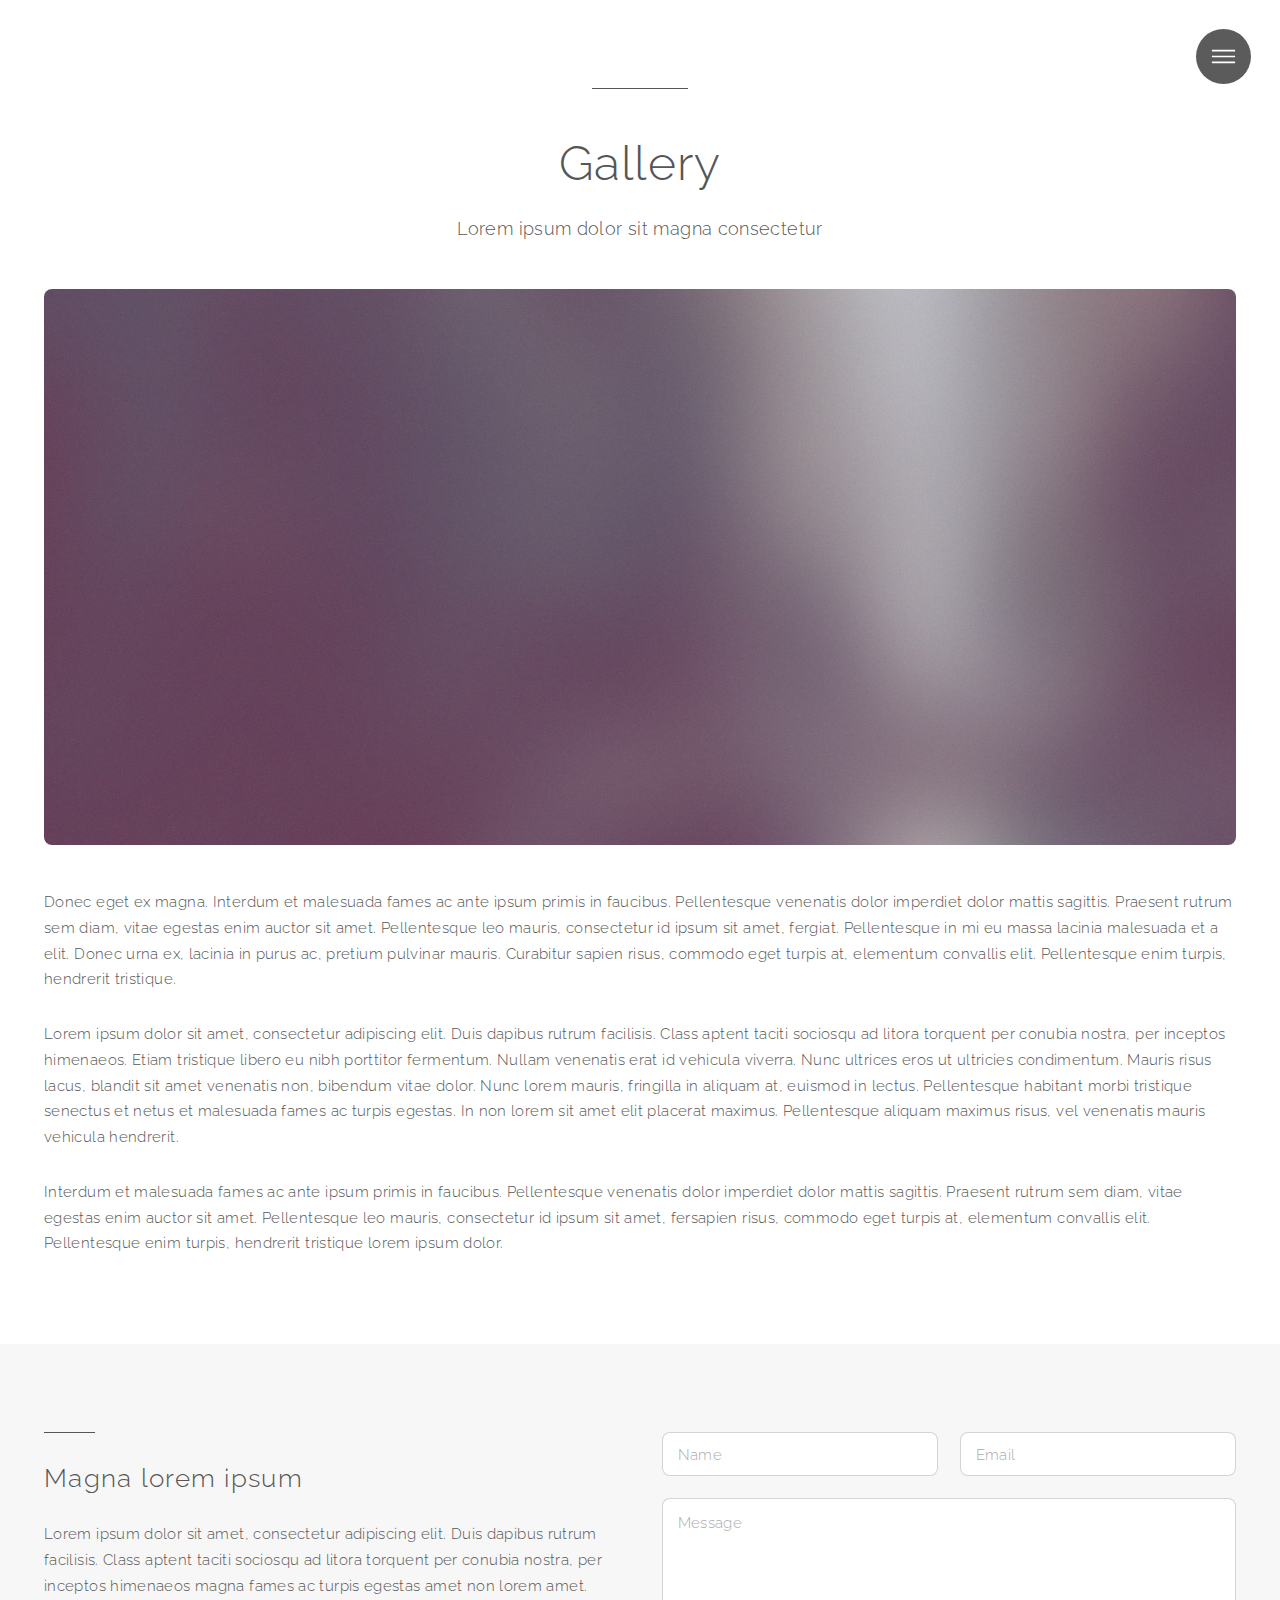
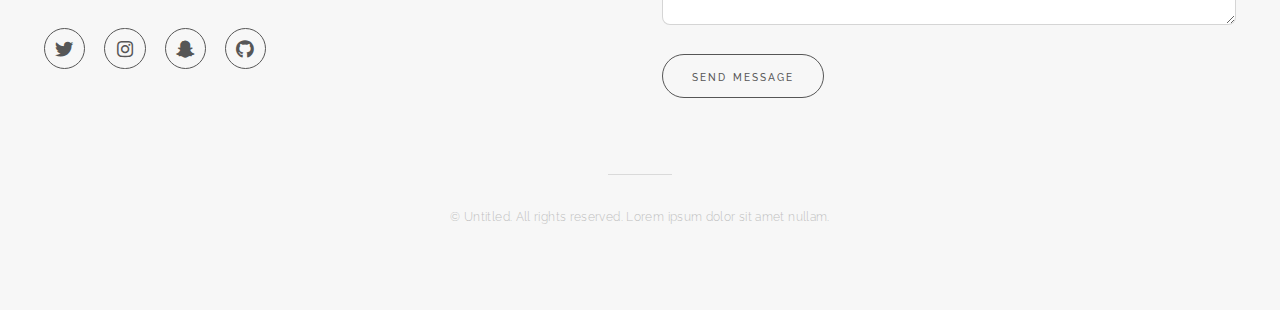
==== gallery.html @ 2fc7746c "Adding initial design, progress made on members page" ====
<!DOCTYPE HTML>
<!--
	Reflex by Pixelarity
	pixelarity.com | hello@pixelarity.com
	License: pixelarity.com/license
-->
<html>
	<head>
		<title>Untitled</title>
		<meta charset="utf-8" />
		<meta name="viewport" content="width=device-width, initial-scale=1, user-scalable=no" />
		<link rel="stylesheet" href="assets/css/main.css" />
	</head>
	<body class="is-preload">

		<!-- Header -->
			<header id="header">
				<nav>
					<ul>
						<li><a href="#menu">Menu</a></li>
					</ul>
				</nav>
			</header>

		<!-- Menu -->
			<nav id="menu">
				<h2>Menu</h2>
				<ul class="links">
					<li><a href="index.html">Home</a></li>
					<li><a href="gallery.html">Gallery</a></li>
					<li><a href="members.html">Members</a></li>
				</ul>
<!-- 				<ul class="actions stacked">
					<li><a href="#" class="button fit primary">Get Started</a></li>
					<li><a href="#" class="button fit">Log In</a></li>
				</ul> -->
			</nav>

		<!-- Wrapper -->
			<div id="wrapper">

				<!-- Main -->
					<section id="main" class="wrapper style1">
						<div class="inner">
							<header class="major">
								<h1>Gallery</h1>
								<p>Lorem ipsum dolor sit magna consectetur</p>
							</header>
							<span class="image main"><img src="images/pic05.jpg" alt="" /></span>
							<p>Donec eget ex magna. Interdum et malesuada fames ac ante ipsum primis in faucibus. Pellentesque venenatis dolor imperdiet dolor mattis sagittis. Praesent rutrum sem diam, vitae egestas enim auctor sit amet. Pellentesque leo mauris, consectetur id ipsum sit amet, fergiat. Pellentesque in mi eu massa lacinia malesuada et a elit. Donec urna ex, lacinia in purus ac, pretium pulvinar mauris. Curabitur sapien risus, commodo eget turpis at, elementum convallis elit. Pellentesque enim turpis, hendrerit tristique.</p>
							<p>Lorem ipsum dolor sit amet, consectetur adipiscing elit. Duis dapibus rutrum facilisis. Class aptent taciti sociosqu ad litora torquent per conubia nostra, per inceptos himenaeos. Etiam tristique libero eu nibh porttitor fermentum. Nullam venenatis erat id vehicula viverra. Nunc ultrices eros ut ultricies condimentum. Mauris risus lacus, blandit sit amet venenatis non, bibendum vitae dolor. Nunc lorem mauris, fringilla in aliquam at, euismod in lectus. Pellentesque habitant morbi tristique senectus et netus et malesuada fames ac turpis egestas. In non lorem sit amet elit placerat maximus. Pellentesque aliquam maximus risus, vel venenatis mauris vehicula hendrerit.</p>
							<p>Interdum et malesuada fames ac ante ipsum primis in faucibus. Pellentesque venenatis dolor imperdiet dolor mattis sagittis. Praesent rutrum sem diam, vitae egestas enim auctor sit amet. Pellentesque leo mauris, consectetur id ipsum sit amet, fersapien risus, commodo eget turpis at, elementum convallis elit. Pellentesque enim turpis, hendrerit tristique lorem ipsum dolor.</p>
						</div>
					</section>

				<!-- Footer -->
					<section id="footer" class="wrapper split style2">
						<div class="inner">
							<section>
								<header>
									<h3>Magna lorem ipsum</h3>
								</header>
								<p>Lorem ipsum dolor sit amet, consectetur adipiscing elit. Duis dapibus rutrum facilisis. Class aptent taciti sociosqu ad litora torquent per conubia nostra, per inceptos himenaeos magna fames ac turpis egestas amet non lorem amet.</p>
								<ul class="icons">
									<li><a href="#" class="icon brands fa-twitter"><span class="label">Twitter</span></a></li>
									<li><a href="#" class="icon brands fa-instagram"><span class="label">Instagram</span></a></li>
									<li><a href="#" class="icon brands fa-snapchat-ghost"><span class="label">Snapchat</span></a></li>
									<li><a href="#" class="icon brands fa-github"><span class="label">GitHub</span></a></l
								</ul>
							</section>
							<section>
								<form method="post" action="#">
									<div class="fields">
										<div class="field half"><input type="text" name="name" id="name" placeholder="Name" /></div>
										<div class="field half"><input type="email" name="email" id="email" placeholder="Email" /></div>
										<div class="field"><textarea name="message" id="message" placeholder="Message" rows="4"></textarea></div>
									</div>
									<ul class="actions">
										<li><input type="submit" value="Send Message" /></li>
									</ul>
								</form>
							</section>
						</div>
						<div class="copyright">
							<p>&copy; Untitled. All rights reserved. Lorem ipsum dolor sit amet nullam.</p>
						</div>
					</section>

			</div>

		<!-- Scripts -->
			<script src="assets/js/jquery.min.js"></script>
			<script src="assets/js/browser.min.js"></script>
			<script src="assets/js/breakpoints.min.js"></script>
			<script src="assets/js/util.js"></script>
			<script src="assets/js/main.js"></script>

	</body>
</html>
---- assets/css/main.css ----
@import url(fontawesome-all.min.css);
@import url("https://fonts.googleapis.com/css?family=Raleway:300,300italic,500,500italic");

/*
	Reflex by Pixelarity
	pixelarity.com | hello@pixelarity.com
	License: pixelarity.com/license
*/

html, body, div, span, applet, object,
iframe, h1, h2, h3, h4, h5, h6, p, blockquote,
pre, a, abbr, acronym, address, big, cite,
code, del, dfn, em, img, ins, kbd, q, s, samp,
small, strike, strong, sub, sup, tt, var, b,
u, i, center, dl, dt, dd, ol, ul, li, fieldset,
form, label, legend, table, caption, tbody,
tfoot, thead, tr, th, td, article, aside,
canvas, details, embed, figure, figcaption,
footer, header, hgroup, menu, nav, output, ruby,
section, summary, time, mark, audio, video {
	margin: 0;
	padding: 0;
	border: 0;
	font-size: 100%;
	font: inherit;
	vertical-align: baseline;}

article, aside, details, figcaption, figure,
footer, header, hgroup, menu, nav, section {
	display: block;}

body {
	line-height: 1;
}

ol, ul {
	list-style: none;
}

blockquote, q {
	quotes: none;
}

	blockquote:before, blockquote:after, q:before, q:after {
		content: '';
		content: none;
	}

table {
	border-collapse: collapse;
	border-spacing: 0;
}

body {
	-webkit-text-size-adjust: none;
}

mark {
	background-color: transparent;
	color: inherit;
}

input::-moz-focus-inner {
	border: 0;
	padding: 0;
}

input, select, textarea {
	-moz-appearance: none;
	-webkit-appearance: none;
	-ms-appearance: none;
	appearance: none;
}

/* Basic */

	@-ms-viewport {
		width: device-width;
	}

	body {
		-ms-overflow-style: scrollbar;
	}

	@media screen and (max-width: 480px) {

		html, body {
			min-width: 320px;
		}

	}

	html {
		box-sizing: border-box;
	}

	*, *:before, *:after {
		box-sizing: inherit;
	}

	body {
		background: #ffffff;
	}

		body.is-preload *, body.is-preload *:before, body.is-preload *:after {
			-moz-animation: none !important;
			-webkit-animation: none !important;
			-ms-animation: none !important;
			animation: none !important;
			-moz-transition: none !important;
			-webkit-transition: none !important;
			-ms-transition: none !important;
			transition: none !important;
		}

/* Type */

	body {
		background-color: #ffffff;
		color: #565656;
	}

	body, input, select, textarea {
		font-family: Raleway, Helvetica, sans-serif;
		font-size: 14pt;
		font-weight: 300;
		line-height: 1.75;
		letter-spacing: 0.025em;
	}

		@media screen and (max-width: 1680px) {

			body, input, select, textarea {
				font-size: 12pt;
			}

		}

		@media screen and (max-width: 1280px) {

			body, input, select, textarea {
				font-size: 11pt;
			}

		}

		@media screen and (max-width: 980px) {

			body, input, select, textarea {
				font-size: 12pt;
			}

		}

		@media screen and (max-width: 736px) {

			body, input, select, textarea {
				font-size: 11pt;
			}

		}

		@media screen and (max-width: 480px) {

			body, input, select, textarea {
				font-size: 11pt;
			}

		}

		@media screen and (max-width: 360px) {

			body, input, select, textarea {
				font-size: 10.5pt;
			}

		}

	input, select, textarea {
		color: inherit;
	}

	a {
		-moz-transition: border-bottom-color 0.2s ease;
		-webkit-transition: border-bottom-color 0.2s ease;
		-ms-transition: border-bottom-color 0.2s ease;
		transition: border-bottom-color 0.2s ease;
		color: inherit;
		text-decoration: none;
		border-bottom: dotted 1px;
	}

		a:hover {
			border-bottom-color: transparent;
		}

	strong, b {
		color: inherit;
		font-weight: 500;
	}

	em, i {
		font-style: italic;
	}

	p {
		margin: 0 0 2em 0;
	}

	h1, h2, h3, h4, h5, h6 {
		color: inherit;
		font-weight: 300;
		line-height: 1.5;
		margin: 0 0 1.75rem 0;
		letter-spacing: 0.05em;
	}

		h1 a, h2 a, h3 a, h4 a, h5 a, h6 a {
			color: inherit;
			text-decoration: none;
		}

		@media screen and (max-width: 1280px) {

			h1, h2, h3, h4, h5, h6 {
				margin: 0 0 1.5rem 0;
			}

		}

		@media screen and (max-width: 736px) {

			h1, h2, h3, h4, h5, h6 {
				margin: 0 0 1.25rem 0;
			}

		}

	h1 {
		font-size: 3.25em;
		line-height: 1.1;
		margin: 0 0 1.5rem 0;
		letter-spacing: 0.025em;
	}

		@media screen and (max-width: 736px) {

			h1 {
				font-size: 2em;
				line-height: 1.3;
				margin: 0 0 1rem 0;
			}

		}

	h2 {
		font-size: 2.5em;
		line-height: 1.3;
	}

		@media screen and (max-width: 1280px) {

			h2 {
				font-size: 2.25em;
			}

		}

		@media screen and (max-width: 736px) {

			h2 {
				font-size: 1.5em;
				line-height: 1.5;
			}

		}

	h3 {
		font-size: 1.75em;
	}

		@media screen and (max-width: 736px) {

			h3 {
				font-size: 1.25em;
			}

		}

	h4 {
		font-size: 1.1em;
	}

		@media screen and (max-width: 736px) {

			h4 {
				font-size: 1em;
			}

		}

	h5 {
		font-size: 0.9em;
	}

	h6 {
		font-size: 0.7em;
	}

	sub {
		font-size: 0.8em;
		position: relative;
		top: 0.5em;
	}

	sup {
		font-size: 0.8em;
		position: relative;
		top: -0.5em;
	}

	blockquote {
		border-left: solid 4px;
		font-style: italic;
		margin: 0 0 2em 0;
		padding: 0.5em 0 0.5em 2em;
	}

	code {
		border-radius: 0.5rem;
		font-family: "Courier New", monospace;
		font-size: 0.9em;
		margin: 0 0.25em;
		padding: 0.25em 0.65em;
	}

	pre {
		-webkit-overflow-scrolling: touch;
		font-family: "Courier New", monospace;
		font-size: 0.9em;
		margin: 0 0 2em 0;
	}

		pre code {
			display: block;
			padding: 1em 1.5em;
			overflow-x: auto;
		}

	hr {
		border: 0;
		border-bottom: solid 1px;
		margin: 3em 0;
	}

		hr.major {
			margin: 5em 0;
		}

	.align-left {
		text-align: left;
	}

	.align-center {
		text-align: center;
	}

	.align-right {
		text-align: right;
	}

	blockquote {
		border-left-color: rgba(86, 86, 86, 0.25);
	}

	hr {
		border-bottom-color: rgba(86, 86, 86, 0.25);
	}

	code {
		background: rgba(86, 86, 86, 0.075);
	}

/* Row */

	.row {
		display: flex;
		flex-wrap: wrap;
		box-sizing: border-box;
		align-items: stretch;
	}

		.row > * {
			box-sizing: border-box;
		}

		.row.gtr-uniform > * > :last-child {
			margin-bottom: 0;
		}

		.row.aln-left {
			justify-content: flex-start;
		}

		.row.aln-center {
			justify-content: center;
		}

		.row.aln-right {
			justify-content: flex-end;
		}

		.row.aln-top {
			align-items: flex-start;
		}

		.row.aln-middle {
			align-items: center;
		}

		.row.aln-bottom {
			align-items: flex-end;
		}

		.row > .imp {
			order: -1;
		}

		.row > .col-1 {
			width: 8.33333%;
		}

		.row > .off-1 {
			margin-left: 8.33333%;
		}

		.row > .col-2 {
			width: 16.66667%;
		}

		.row > .off-2 {
			margin-left: 16.66667%;
		}

		.row > .col-3 {
			width: 25%;
		}

		.row > .off-3 {
			margin-left: 25%;
		}

		.row > .col-4 {
			width: 33.33333%;
		}

		.row > .off-4 {
			margin-left: 33.33333%;
		}

		.row > .col-5 {
			width: 41.66667%;
		}

		.row > .off-5 {
			margin-left: 41.66667%;
		}

		.row > .col-6 {
			width: 50%;
		}

		.row > .off-6 {
			margin-left: 50%;
		}

		.row > .col-7 {
			width: 58.33333%;
		}

		.row > .off-7 {
			margin-left: 58.33333%;
		}

		.row > .col-8 {
			width: 66.66667%;
		}

		.row > .off-8 {
			margin-left: 66.66667%;
		}

		.row > .col-9 {
			width: 75%;
		}

		.row > .off-9 {
			margin-left: 75%;
		}

		.row > .col-10 {
			width: 83.33333%;
		}

		.row > .off-10 {
			margin-left: 83.33333%;
		}

		.row > .col-11 {
			width: 91.66667%;
		}

		.row > .off-11 {
			margin-left: 91.66667%;
		}

		.row > .col-12 {
			width: 100%;
		}

		.row > .off-12 {
			margin-left: 100%;
		}

		.row.gtr-0 {
			margin-top: 0;
			margin-left: 0em;
		}

			.row.gtr-0 > * {
				padding: 0 0 0 0em;
			}

			.row.gtr-0.gtr-uniform {
				margin-top: 0em;
			}

				.row.gtr-0.gtr-uniform > * {
					padding-top: 0em;
				}

		.row.gtr-25 {
			margin-top: 0;
			margin-left: -0.5em;
		}

			.row.gtr-25 > * {
				padding: 0 0 0 0.5em;
			}

			.row.gtr-25.gtr-uniform {
				margin-top: -0.5em;
			}

				.row.gtr-25.gtr-uniform > * {
					padding-top: 0.5em;
				}

		.row.gtr-50 {
			margin-top: 0;
			margin-left: -1em;
		}

			.row.gtr-50 > * {
				padding: 0 0 0 1em;
			}

			.row.gtr-50.gtr-uniform {
				margin-top: -1em;
			}

				.row.gtr-50.gtr-uniform > * {
					padding-top: 1em;
				}

		.row {
			margin-top: 0;
			margin-left: -2em;
		}

			.row > * {
				padding: 0 0 0 2em;
			}

			.row.gtr-uniform {
				margin-top: -2em;
			}

				.row.gtr-uniform > * {
					padding-top: 2em;
				}

		.row.gtr-150 {
			margin-top: 0;
			margin-left: -3em;
		}

			.row.gtr-150 > * {
				padding: 0 0 0 3em;
			}

			.row.gtr-150.gtr-uniform {
				margin-top: -3em;
			}

				.row.gtr-150.gtr-uniform > * {
					padding-top: 3em;
				}

		.row.gtr-200 {
			margin-top: 0;
			margin-left: -4em;
		}

			.row.gtr-200 > * {
				padding: 0 0 0 4em;
			}

			.row.gtr-200.gtr-uniform {
				margin-top: -4em;
			}

				.row.gtr-200.gtr-uniform > * {
					padding-top: 4em;
				}

		@media screen and (max-width: 1680px) {

			.row {
				display: flex;
				flex-wrap: wrap;
				box-sizing: border-box;
				align-items: stretch;
			}

				.row > * {
					box-sizing: border-box;
				}

				.row.gtr-uniform > * > :last-child {
					margin-bottom: 0;
				}

				.row.aln-left {
					justify-content: flex-start;
				}

				.row.aln-center {
					justify-content: center;
				}

				.row.aln-right {
					justify-content: flex-end;
				}

				.row.aln-top {
					align-items: flex-start;
				}

				.row.aln-middle {
					align-items: center;
				}

				.row.aln-bottom {
					align-items: flex-end;
				}

				.row > .imp-xlarge {
					order: -1;
				}

				.row > .col-1-xlarge {
					width: 8.33333%;
				}

				.row > .off-1-xlarge {
					margin-left: 8.33333%;
				}

				.row > .col-2-xlarge {
					width: 16.66667%;
				}

				.row > .off-2-xlarge {
					margin-left: 16.66667%;
				}

				.row > .col-3-xlarge {
					width: 25%;
				}

				.row > .off-3-xlarge {
					margin-left: 25%;
				}

				.row > .col-4-xlarge {
					width: 33.33333%;
				}

				.row > .off-4-xlarge {
					margin-left: 33.33333%;
				}

				.row > .col-5-xlarge {
					width: 41.66667%;
				}

				.row > .off-5-xlarge {
					margin-left: 41.66667%;
				}

				.row > .col-6-xlarge {
					width: 50%;
				}

				.row > .off-6-xlarge {
					margin-left: 50%;
				}

				.row > .col-7-xlarge {
					width: 58.33333%;
				}

				.row > .off-7-xlarge {
					margin-left: 58.33333%;
				}

				.row > .col-8-xlarge {
					width: 66.66667%;
				}

				.row > .off-8-xlarge {
					margin-left: 66.66667%;
				}

				.row > .col-9-xlarge {
					width: 75%;
				}

				.row > .off-9-xlarge {
					margin-left: 75%;
				}

				.row > .col-10-xlarge {
					width: 83.33333%;
				}

				.row > .off-10-xlarge {
					margin-left: 83.33333%;
				}

				.row > .col-11-xlarge {
					width: 91.66667%;
				}

				.row > .off-11-xlarge {
					margin-left: 91.66667%;
				}

				.row > .col-12-xlarge {
					width: 100%;
				}

				.row > .off-12-xlarge {
					margin-left: 100%;
				}

				.row.gtr-0 {
					margin-top: 0;
					margin-left: 0em;
				}

					.row.gtr-0 > * {
						padding: 0 0 0 0em;
					}

					.row.gtr-0.gtr-uniform {
						margin-top: 0em;
					}

						.row.gtr-0.gtr-uniform > * {
							padding-top: 0em;
						}

				.row.gtr-25 {
					margin-top: 0;
					margin-left: -0.5em;
				}

					.row.gtr-25 > * {
						padding: 0 0 0 0.5em;
					}

					.row.gtr-25.gtr-uniform {
						margin-top: -0.5em;
					}

						.row.gtr-25.gtr-uniform > * {
							padding-top: 0.5em;
						}

				.row.gtr-50 {
					margin-top: 0;
					margin-left: -1em;
				}

					.row.gtr-50 > * {
						padding: 0 0 0 1em;
					}

					.row.gtr-50.gtr-uniform {
						margin-top: -1em;
					}

						.row.gtr-50.gtr-uniform > * {
							padding-top: 1em;
						}

				.row {
					margin-top: 0;
					margin-left: -2em;
				}

					.row > * {
						padding: 0 0 0 2em;
					}

					.row.gtr-uniform {
						margin-top: -2em;
					}

						.row.gtr-uniform > * {
							padding-top: 2em;
						}

				.row.gtr-150 {
					margin-top: 0;
					margin-left: -3em;
				}

					.row.gtr-150 > * {
						padding: 0 0 0 3em;
					}

					.row.gtr-150.gtr-uniform {
						margin-top: -3em;
					}

						.row.gtr-150.gtr-uniform > * {
							padding-top: 3em;
						}

				.row.gtr-200 {
					margin-top: 0;
					margin-left: -4em;
				}

					.row.gtr-200 > * {
						padding: 0 0 0 4em;
					}

					.row.gtr-200.gtr-uniform {
						margin-top: -4em;
					}

						.row.gtr-200.gtr-uniform > * {
							padding-top: 4em;
						}

		}

		@media screen and (max-width: 1280px) {

			.row {
				display: flex;
				flex-wrap: wrap;
				box-sizing: border-box;
				align-items: stretch;
			}

				.row > * {
					box-sizing: border-box;
				}

				.row.gtr-uniform > * > :last-child {
					margin-bottom: 0;
				}

				.row.aln-left {
					justify-content: flex-start;
				}

				.row.aln-center {
					justify-content: center;
				}

				.row.aln-right {
					justify-content: flex-end;
				}

				.row.aln-top {
					align-items: flex-start;
				}

				.row.aln-middle {
					align-items: center;
				}

				.row.aln-bottom {
					align-items: flex-end;
				}

				.row > .imp-large {
					order: -1;
				}

				.row > .col-1-large {
					width: 8.33333%;
				}

				.row > .off-1-large {
					margin-left: 8.33333%;
				}

				.row > .col-2-large {
					width: 16.66667%;
				}

				.row > .off-2-large {
					margin-left: 16.66667%;
				}

				.row > .col-3-large {
					width: 25%;
				}

				.row > .off-3-large {
					margin-left: 25%;
				}

				.row > .col-4-large {
					width: 33.33333%;
				}

				.row > .off-4-large {
					margin-left: 33.33333%;
				}

				.row > .col-5-large {
					width: 41.66667%;
				}

				.row > .off-5-large {
					margin-left: 41.66667%;
				}

				.row > .col-6-large {
					width: 50%;
				}

				.row > .off-6-large {
					margin-left: 50%;
				}

				.row > .col-7-large {
					width: 58.33333%;
				}

				.row > .off-7-large {
					margin-left: 58.33333%;
				}

				.row > .col-8-large {
					width: 66.66667%;
				}

				.row > .off-8-large {
					margin-left: 66.66667%;
				}

				.row > .col-9-large {
					width: 75%;
				}

				.row > .off-9-large {
					margin-left: 75%;
				}

				.row > .col-10-large {
					width: 83.33333%;
				}

				.row > .off-10-large {
					margin-left: 83.33333%;
				}

				.row > .col-11-large {
					width: 91.66667%;
				}

				.row > .off-11-large {
					margin-left: 91.66667%;
				}

				.row > .col-12-large {
					width: 100%;
				}

				.row > .off-12-large {
					margin-left: 100%;
				}

				.row.gtr-0 {
					margin-top: 0;
					margin-left: 0em;
				}

					.row.gtr-0 > * {
						padding: 0 0 0 0em;
					}

					.row.gtr-0.gtr-uniform {
						margin-top: 0em;
					}

						.row.gtr-0.gtr-uniform > * {
							padding-top: 0em;
						}

				.row.gtr-25 {
					margin-top: 0;
					margin-left: -0.5em;
				}

					.row.gtr-25 > * {
						padding: 0 0 0 0.5em;
					}

					.row.gtr-25.gtr-uniform {
						margin-top: -0.5em;
					}

						.row.gtr-25.gtr-uniform > * {
							padding-top: 0.5em;
						}

				.row.gtr-50 {
					margin-top: 0;
					margin-left: -1em;
				}

					.row.gtr-50 > * {
						padding: 0 0 0 1em;
					}

					.row.gtr-50.gtr-uniform {
						margin-top: -1em;
					}

						.row.gtr-50.gtr-uniform > * {
							padding-top: 1em;
						}

				.row {
					margin-top: 0;
					margin-left: -2em;
				}

					.row > * {
						padding: 0 0 0 2em;
					}

					.row.gtr-uniform {
						margin-top: -2em;
					}

						.row.gtr-uniform > * {
							padding-top: 2em;
						}

				.row.gtr-150 {
					margin-top: 0;
					margin-left: -3em;
				}

					.row.gtr-150 > * {
						padding: 0 0 0 3em;
					}

					.row.gtr-150.gtr-uniform {
						margin-top: -3em;
					}

						.row.gtr-150.gtr-uniform > * {
							padding-top: 3em;
						}

				.row.gtr-200 {
					margin-top: 0;
					margin-left: -4em;
				}

					.row.gtr-200 > * {
						padding: 0 0 0 4em;
					}

					.row.gtr-200.gtr-uniform {
						margin-top: -4em;
					}

						.row.gtr-200.gtr-uniform > * {
							padding-top: 4em;
						}

		}

		@media screen and (max-width: 980px) {

			.row {
				display: flex;
				flex-wrap: wrap;
				box-sizing: border-box;
				align-items: stretch;
			}

				.row > * {
					box-sizing: border-box;
				}

				.row.gtr-uniform > * > :last-child {
					margin-bottom: 0;
				}

				.row.aln-left {
					justify-content: flex-start;
				}

				.row.aln-center {
					justify-content: center;
				}

				.row.aln-right {
					justify-content: flex-end;
				}

				.row.aln-top {
					align-items: flex-start;
				}

				.row.aln-middle {
					align-items: center;
				}

				.row.aln-bottom {
					align-items: flex-end;
				}

				.row > .imp-medium {
					order: -1;
				}

				.row > .col-1-medium {
					width: 8.33333%;
				}

				.row > .off-1-medium {
					margin-left: 8.33333%;
				}

				.row > .col-2-medium {
					width: 16.66667%;
				}

				.row > .off-2-medium {
					margin-left: 16.66667%;
				}

				.row > .col-3-medium {
					width: 25%;
				}

				.row > .off-3-medium {
					margin-left: 25%;
				}

				.row > .col-4-medium {
					width: 33.33333%;
				}

				.row > .off-4-medium {
					margin-left: 33.33333%;
				}

				.row > .col-5-medium {
					width: 41.66667%;
				}

				.row > .off-5-medium {
					margin-left: 41.66667%;
				}

				.row > .col-6-medium {
					width: 50%;
				}

				.row > .off-6-medium {
					margin-left: 50%;
				}

				.row > .col-7-medium {
					width: 58.33333%;
				}

				.row > .off-7-medium {
					margin-left: 58.33333%;
				}

				.row > .col-8-medium {
					width: 66.66667%;
				}

				.row > .off-8-medium {
					margin-left: 66.66667%;
				}

				.row > .col-9-medium {
					width: 75%;
				}

				.row > .off-9-medium {
					margin-left: 75%;
				}

				.row > .col-10-medium {
					width: 83.33333%;
				}

				.row > .off-10-medium {
					margin-left: 83.33333%;
				}

				.row > .col-11-medium {
					width: 91.66667%;
				}

				.row > .off-11-medium {
					margin-left: 91.66667%;
				}

				.row > .col-12-medium {
					width: 100%;
				}

				.row > .off-12-medium {
					margin-left: 100%;
				}

				.row.gtr-0 {
					margin-top: 0;
					margin-left: 0em;
				}

					.row.gtr-0 > * {
						padding: 0 0 0 0em;
					}

					.row.gtr-0.gtr-uniform {
						margin-top: 0em;
					}

						.row.gtr-0.gtr-uniform > * {
							padding-top: 0em;
						}

				.row.gtr-25 {
					margin-top: 0;
					margin-left: -0.375em;
				}

					.row.gtr-25 > * {
						padding: 0 0 0 0.375em;
					}

					.row.gtr-25.gtr-uniform {
						margin-top: -0.375em;
					}

						.row.gtr-25.gtr-uniform > * {
							padding-top: 0.375em;
						}

				.row.gtr-50 {
					margin-top: 0;
					margin-left: -0.75em;
				}

					.row.gtr-50 > * {
						padding: 0 0 0 0.75em;
					}

					.row.gtr-50.gtr-uniform {
						margin-top: -0.75em;
					}

						.row.gtr-50.gtr-uniform > * {
							padding-top: 0.75em;
						}

				.row {
					margin-top: 0;
					margin-left: -1.5em;
				}

					.row > * {
						padding: 0 0 0 1.5em;
					}

					.row.gtr-uniform {
						margin-top: -1.5em;
					}

						.row.gtr-uniform > * {
							padding-top: 1.5em;
						}

				.row.gtr-150 {
					margin-top: 0;
					margin-left: -2.25em;
				}

					.row.gtr-150 > * {
						padding: 0 0 0 2.25em;
					}

					.row.gtr-150.gtr-uniform {
						margin-top: -2.25em;
					}

						.row.gtr-150.gtr-uniform > * {
							padding-top: 2.25em;
						}

				.row.gtr-200 {
					margin-top: 0;
					margin-left: -3em;
				}

					.row.gtr-200 > * {
						padding: 0 0 0 3em;
					}

					.row.gtr-200.gtr-uniform {
						margin-top: -3em;
					}

						.row.gtr-200.gtr-uniform > * {
							padding-top: 3em;
						}

		}

		@media screen and (max-width: 736px) {

			.row {
				display: flex;
				flex-wrap: wrap;
				box-sizing: border-box;
				align-items: stretch;
			}

				.row > * {
					box-sizing: border-box;
				}

				.row.gtr-uniform > * > :last-child {
					margin-bottom: 0;
				}

				.row.aln-left {
					justify-content: flex-start;
				}

				.row.aln-center {
					justify-content: center;
				}

				.row.aln-right {
					justify-content: flex-end;
				}

				.row.aln-top {
					align-items: flex-start;
				}

				.row.aln-middle {
					align-items: center;
				}

				.row.aln-bottom {
					align-items: flex-end;
				}

				.row > .imp-small {
					order: -1;
				}

				.row > .col-1-small {
					width: 8.33333%;
				}

				.row > .off-1-small {
					margin-left: 8.33333%;
				}

				.row > .col-2-small {
					width: 16.66667%;
				}

				.row > .off-2-small {
					margin-left: 16.66667%;
				}

				.row > .col-3-small {
					width: 25%;
				}

				.row > .off-3-small {
					margin-left: 25%;
				}

				.row > .col-4-small {
					width: 33.33333%;
				}

				.row > .off-4-small {
					margin-left: 33.33333%;
				}

				.row > .col-5-small {
					width: 41.66667%;
				}

				.row > .off-5-small {
					margin-left: 41.66667%;
				}

				.row > .col-6-small {
					width: 50%;
				}

				.row > .off-6-small {
					margin-left: 50%;
				}

				.row > .col-7-small {
					width: 58.33333%;
				}

				.row > .off-7-small {
					margin-left: 58.33333%;
				}

				.row > .col-8-small {
					width: 66.66667%;
				}

				.row > .off-8-small {
					margin-left: 66.66667%;
				}

				.row > .col-9-small {
					width: 75%;
				}

				.row > .off-9-small {
					margin-left: 75%;
				}

				.row > .col-10-small {
					width: 83.33333%;
				}

				.row > .off-10-small {
					margin-left: 83.33333%;
				}

				.row > .col-11-small {
					width: 91.66667%;
				}

				.row > .off-11-small {
					margin-left: 91.66667%;
				}

				.row > .col-12-small {
					width: 100%;
				}

				.row > .off-12-small {
					margin-left: 100%;
				}

				.row.gtr-0 {
					margin-top: 0;
					margin-left: 0em;
				}

					.row.gtr-0 > * {
						padding: 0 0 0 0em;
					}

					.row.gtr-0.gtr-uniform {
						margin-top: 0em;
					}

						.row.gtr-0.gtr-uniform > * {
							padding-top: 0em;
						}

				.row.gtr-25 {
					margin-top: 0;
					margin-left: -0.25em;
				}

					.row.gtr-25 > * {
						padding: 0 0 0 0.25em;
					}

					.row.gtr-25.gtr-uniform {
						margin-top: -0.25em;
					}

						.row.gtr-25.gtr-uniform > * {
							padding-top: 0.25em;
						}

				.row.gtr-50 {
					margin-top: 0;
					margin-left: -0.5em;
				}

					.row.gtr-50 > * {
						padding: 0 0 0 0.5em;
					}

					.row.gtr-50.gtr-uniform {
						margin-top: -0.5em;
					}

						.row.gtr-50.gtr-uniform > * {
							padding-top: 0.5em;
						}

				.row {
					margin-top: 0;
					margin-left: -1em;
				}

					.row > * {
						padding: 0 0 0 1em;
					}

					.row.gtr-uniform {
						margin-top: -1em;
					}

						.row.gtr-uniform > * {
							padding-top: 1em;
						}

				.row.gtr-150 {
					margin-top: 0;
					margin-left: -1.5em;
				}

					.row.gtr-150 > * {
						padding: 0 0 0 1.5em;
					}

					.row.gtr-150.gtr-uniform {
						margin-top: -1.5em;
					}

						.row.gtr-150.gtr-uniform > * {
							padding-top: 1.5em;
						}

				.row.gtr-200 {
					margin-top: 0;
					margin-left: -2em;
				}

					.row.gtr-200 > * {
						padding: 0 0 0 2em;
					}

					.row.gtr-200.gtr-uniform {
						margin-top: -2em;
					}

						.row.gtr-200.gtr-uniform > * {
							padding-top: 2em;
						}

		}

		@media screen and (max-width: 480px) {

			.row {
				display: flex;
				flex-wrap: wrap;
				box-sizing: border-box;
				align-items: stretch;
			}

				.row > * {
					box-sizing: border-box;
				}

				.row.gtr-uniform > * > :last-child {
					margin-bottom: 0;
				}

				.row.aln-left {
					justify-content: flex-start;
				}

				.row.aln-center {
					justify-content: center;
				}

				.row.aln-right {
					justify-content: flex-end;
				}

				.row.aln-top {
					align-items: flex-start;
				}

				.row.aln-middle {
					align-items: center;
				}

				.row.aln-bottom {
					align-items: flex-end;
				}

				.row > .imp-xsmall {
					order: -1;
				}

				.row > .col-1-xsmall {
					width: 8.33333%;
				}

				.row > .off-1-xsmall {
					margin-left: 8.33333%;
				}

				.row > .col-2-xsmall {
					width: 16.66667%;
				}

				.row > .off-2-xsmall {
					margin-left: 16.66667%;
				}

				.row > .col-3-xsmall {
					width: 25%;
				}

				.row > .off-3-xsmall {
					margin-left: 25%;
				}

				.row > .col-4-xsmall {
					width: 33.33333%;
				}

				.row > .off-4-xsmall {
					margin-left: 33.33333%;
				}

				.row > .col-5-xsmall {
					width: 41.66667%;
				}

				.row > .off-5-xsmall {
					margin-left: 41.66667%;
				}

				.row > .col-6-xsmall {
					width: 50%;
				}

				.row > .off-6-xsmall {
					margin-left: 50%;
				}

				.row > .col-7-xsmall {
					width: 58.33333%;
				}

				.row > .off-7-xsmall {
					margin-left: 58.33333%;
				}

				.row > .col-8-xsmall {
					width: 66.66667%;
				}

				.row > .off-8-xsmall {
					margin-left: 66.66667%;
				}

				.row > .col-9-xsmall {
					width: 75%;
				}

				.row > .off-9-xsmall {
					margin-left: 75%;
				}

				.row > .col-10-xsmall {
					width: 83.33333%;
				}

				.row > .off-10-xsmall {
					margin-left: 83.33333%;
				}

				.row > .col-11-xsmall {
					width: 91.66667%;
				}

				.row > .off-11-xsmall {
					margin-left: 91.66667%;
				}

				.row > .col-12-xsmall {
					width: 100%;
				}

				.row > .off-12-xsmall {
					margin-left: 100%;
				}

				.row.gtr-0 {
					margin-top: 0;
					margin-left: 0em;
				}

					.row.gtr-0 > * {
						padding: 0 0 0 0em;
					}

					.row.gtr-0.gtr-uniform {
						margin-top: 0em;
					}

						.row.gtr-0.gtr-uniform > * {
							padding-top: 0em;
						}

				.row.gtr-25 {
					margin-top: 0;
					margin-left: -0.25em;
				}

					.row.gtr-25 > * {
						padding: 0 0 0 0.25em;
					}

					.row.gtr-25.gtr-uniform {
						margin-top: -0.25em;
					}

						.row.gtr-25.gtr-uniform > * {
							padding-top: 0.25em;
						}

				.row.gtr-50 {
					margin-top: 0;
					margin-left: -0.5em;
				}

					.row.gtr-50 > * {
						padding: 0 0 0 0.5em;
					}

					.row.gtr-50.gtr-uniform {
						margin-top: -0.5em;
					}

						.row.gtr-50.gtr-uniform > * {
							padding-top: 0.5em;
						}

				.row {
					margin-top: 0;
					margin-left: -1em;
				}

					.row > * {
						padding: 0 0 0 1em;
					}

					.row.gtr-uniform {
						margin-top: -1em;
					}

						.row.gtr-uniform > * {
							padding-top: 1em;
						}

				.row.gtr-150 {
					margin-top: 0;
					margin-left: -1.5em;
				}

					.row.gtr-150 > * {
						padding: 0 0 0 1.5em;
					}

					.row.gtr-150.gtr-uniform {
						margin-top: -1.5em;
					}

						.row.gtr-150.gtr-uniform > * {
							padding-top: 1.5em;
						}

				.row.gtr-200 {
					margin-top: 0;
					margin-left: -2em;
				}

					.row.gtr-200 > * {
						padding: 0 0 0 2em;
					}

					.row.gtr-200.gtr-uniform {
						margin-top: -2em;
					}

						.row.gtr-200.gtr-uniform > * {
							padding-top: 2em;
						}

		}

/* Box */

	.box {
		border-radius: 0.5rem;
		border: solid 1px;
		margin-bottom: 2em;
		padding: 1.5em;
	}

		.box > :last-child,
		.box > :last-child > :last-child,
		.box > :last-child > :last-child > :last-child {
			margin-bottom: 0;
		}

		.box.alt {
			border: 0;
			border-radius: 0;
			padding: 0;
		}

/* Button */

	input[type="submit"],
	input[type="reset"],
	input[type="button"],
	button,
	.button {
		-moz-appearance: none;
		-webkit-appearance: none;
		-ms-appearance: none;
		appearance: none;
		-moz-transition: background-color 0.2s ease-in-out, color 0.2s ease-in-out;
		-webkit-transition: background-color 0.2s ease-in-out, color 0.2s ease-in-out;
		-ms-transition: background-color 0.2s ease-in-out, color 0.2s ease-in-out;
		transition: background-color 0.2s ease-in-out, color 0.2s ease-in-out;
		border-radius: 0.5rem;
		border-style: solid;
		border-width: 1px !important;
		border-color: inherit !important;
		color: inherit !important;
		cursor: pointer;
		display: inline-block;
		font-weight: 500;
		font-size: 0.7em;
		height: 4.28571em;
		line-height: 4.28571em;
		border-radius: 4.28571em;
		padding: 0 2.85714em;
		text-align: center;
		text-decoration: none;
		white-space: nowrap;
		text-transform: uppercase;
		letter-spacing: 0.2em;
	}

		input[type="submit"]:hover,
		input[type="reset"]:hover,
		input[type="button"]:hover,
		button:hover,
		.button:hover {
			border: solid 1px;
		}

		input[type="submit"].icon:before,
		input[type="reset"].icon:before,
		input[type="button"].icon:before,
		button.icon:before,
		.button.icon:before {
			margin-right: 0.5em;
		}

		input[type="submit"].fit,
		input[type="reset"].fit,
		input[type="button"].fit,
		button.fit,
		.button.fit {
			width: 100%;
		}

		input[type="submit"].large,
		input[type="reset"].large,
		input[type="button"].large,
		button.large,
		.button.large {
			font-size: 0.85em;
			height: 3.92857em;
			line-height: 3.92857em;
			border-radius: 3.92857em;
			padding: 0 2.5em;
		}

		input[type="submit"].small,
		input[type="reset"].small,
		input[type="button"].small,
		button.small,
		.button.small {
			font-size: 0.6em;
			height: 3.75em;
			line-height: 3.75em;
			border-radius: 3.75em;
			padding: 0 2.5em;
		}

		input[type="submit"].disabled, input[type="submit"]:disabled,
		input[type="reset"].disabled,
		input[type="reset"]:disabled,
		input[type="button"].disabled,
		input[type="button"]:disabled,
		button.disabled,
		button:disabled,
		.button.disabled,
		.button:disabled {
			pointer-events: none;
			opacity: 0.25;
		}

	input[type="submit"],
	input[type="reset"],
	input[type="button"],
	button,
	.button {
		background-color: transparent;
	}

		input[type="submit"]:hover,
		input[type="reset"]:hover,
		input[type="button"]:hover,
		button:hover,
		.button:hover {
			background-color: rgba(86, 86, 86, 0.075);
		}

		input[type="submit"].primary,
		input[type="reset"].primary,
		input[type="button"].primary,
		button.primary,
		.button.primary {
			background-color: #565656;
			border-color: #565656;
			color: #ffffff !important;
		}

			input[type="submit"].primary:hover,
			input[type="reset"].primary:hover,
			input[type="button"].primary:hover,
			button.primary:hover,
			.button.primary:hover {
				background-color: rgba(86, 86, 86, 0.075);
				color: inherit !important;
			}

/* Form */

	form {
		margin: 0 0 2em 0;
	}

		form > :last-child {
			margin-bottom: 0;
		}

		form > .fields {
			display: -moz-flex;
			display: -webkit-flex;
			display: -ms-flex;
			display: flex;
			-moz-flex-wrap: wrap;
			-webkit-flex-wrap: wrap;
			-ms-flex-wrap: wrap;
			flex-wrap: wrap;
			width: calc(100% + 3em);
			margin: -1.5em 0 2em -1.5em;
		}

			form > .fields > .field {
				-moz-flex-grow: 0;
				-webkit-flex-grow: 0;
				-ms-flex-grow: 0;
				flex-grow: 0;
				-moz-flex-shrink: 0;
				-webkit-flex-shrink: 0;
				-ms-flex-shrink: 0;
				flex-shrink: 0;
				padding: 1.5em 0 0 1.5em;
				width: calc(100% - 1.5em);
			}

				form > .fields > .field.half {
					width: calc(50% - 0.75em);
				}

				form > .fields > .field.third {
					width: calc(100%/3 - 0.5em);
				}

				form > .fields > .field.quarter {
					width: calc(25% - 0.375em);
				}

		@media screen and (max-width: 480px) {

			form {
				overflow: hidden;
			}

				form > .fields {
					width: calc(100% + 3em);
					margin: -1.5em 0 2em -1.5em;
				}

					form > .fields > .field {
						padding: 1.5em 0 0 1.5em;
						width: calc(100% - 1.5em);
					}

						form > .fields > .field.half {
							width: calc(100% - 1.5em);
						}

						form > .fields > .field.third {
							width: calc(100% - 1.5em);
						}

						form > .fields > .field.quarter {
							width: calc(100% - 1.5em);
						}

		}

	label {
		color: inherit;
		display: block;
		font-size: 0.9em;
		font-weight: 500;
		margin: 0 0 1em 0;
	}

	input[type="text"],
	input[type="password"],
	input[type="email"],
	select,
	textarea {
		-moz-appearance: none;
		-webkit-appearance: none;
		-ms-appearance: none;
		appearance: none;
		border-radius: 0.5rem;
		border: none;
		border: solid 1px;
		color: inherit;
		display: block;
		outline: 0;
		padding: 0 1em;
		text-decoration: none;
		width: 100%;
	}

		input[type="text"]:invalid,
		input[type="password"]:invalid,
		input[type="email"]:invalid,
		select:invalid,
		textarea:invalid {
			box-shadow: none;
		}

	select {
		background-size: 1.25em;
		background-repeat: no-repeat;
		background-position: calc(100% - 1em) center;
		height: 3em;
		padding-right: 3em;
		text-overflow: ellipsis;
	}

		select:focus::-ms-value {
			background-color: transparent;
		}

		select::-ms-expand {
			display: none;
		}

	input[type="text"],
	input[type="password"],
	input[type="email"],
	select {
		height: 3em;
	}

	textarea {
		padding: 0.75em 1em;
	}

	input[type="checkbox"],
	input[type="radio"] {
		-moz-appearance: none;
		-webkit-appearance: none;
		-ms-appearance: none;
		appearance: none;
		display: block;
		float: left;
		margin-right: -2em;
		opacity: 0;
		width: 1em;
		z-index: -1;
	}

		input[type="checkbox"] + label,
		input[type="radio"] + label {
			text-decoration: none;
			color: inherit;
			cursor: pointer;
			display: inline-block;
			font-size: 1em;
			font-weight: 300;
			padding-left: 2.55em;
			padding-right: 0.75em;
			position: relative;
		}

			input[type="checkbox"] + label:before,
			input[type="radio"] + label:before {
				-moz-osx-font-smoothing: grayscale;
				-webkit-font-smoothing: antialiased;
				display: inline-block;
				font-style: normal;
				font-variant: normal;
				text-rendering: auto;
				line-height: 1;
				text-transform: none !important;
				font-family: 'Font Awesome 5 Free';
				font-weight: 900;
			}

			input[type="checkbox"] + label:before,
			input[type="radio"] + label:before {
				border-radius: 0.5rem;
				border: solid 1px;
				content: '';
				display: inline-block;
				font-size: 0.8em;
				height: 2.25em;
				left: 0;
				line-height: 2.25em;
				position: absolute;
				text-align: center;
				top: 0;
				width: 2.25em;
			}

		input[type="checkbox"]:checked + label:before,
		input[type="radio"]:checked + label:before {
			content: '\f00c';
		}

	input[type="checkbox"] + label:before {
		border-radius: 0.5rem;
	}

	input[type="radio"] + label:before {
		border-radius: 100%;
	}

	::-webkit-input-placeholder {
		color: inherit !important;
		opacity: 0.5;
	}

	:-moz-placeholder {
		color: inherit !important;
		opacity: 0.5;
	}

	::-moz-placeholder {
		color: inherit !important;
		opacity: 0.5;
	}

	:-ms-input-placeholder {
		color: inherit !important;
		opacity: 0.5;
	}

	select {
		background-image: url("data:image/svg+xml;charset=utf8,%3Csvg xmlns='http://www.w3.org/2000/svg' width='40' height='40' preserveAspectRatio='none' viewBox='0 0 40 40'%3E%3Cpath d='M9.4,12.3l10.4,10.4l10.4-10.4c0.2-0.2,0.5-0.4,0.9-0.4c0.3,0,0.6,0.1,0.9,0.4l3.3,3.3c0.2,0.2,0.4,0.5,0.4,0.9 c0,0.4-0.1,0.6-0.4,0.9L20.7,31.9c-0.2,0.2-0.5,0.4-0.9,0.4c-0.3,0-0.6-0.1-0.9-0.4L4.3,17.3c-0.2-0.2-0.4-0.5-0.4-0.9 c0-0.4,0.1-0.6,0.4-0.9l3.3-3.3c0.2-0.2,0.5-0.4,0.9-0.4S9.1,12.1,9.4,12.3z' fill='%23565656' /%3E%3C/svg%3E");
	}

		select option {
			background: #ffffff;
		}

	input[type="text"],
	input[type="password"],
	input[type="email"],
	select,
	textarea {
		background-color: #ffffff;
		border-color: rgba(86, 86, 86, 0.25);
	}

		input[type="text"]:focus,
		input[type="password"]:focus,
		input[type="email"]:focus,
		select:focus,
		textarea:focus {
			border-color: #565656;
			box-shadow: 0 0 0 1px #565656;
		}

	input[type="checkbox"] + label:before,
	input[type="radio"] + label:before {
		background: #ffffff;
		border-color: rgba(86, 86, 86, 0.25);
	}

	input[type="checkbox"]:focus + label:before,
	input[type="radio"]:focus + label:before {
		box-shadow: 0 0 0 1px #565656;
		border-color: #565656;
	}

	input[type="checkbox"]:checked + label:before,
	input[type="radio"]:checked + label:before {
		background-color: #565656;
		border-color: #565656;
		color: #ffffff;
	}

/* Icon */

	.icon {
		text-decoration: none;
		position: relative;
		border-bottom-width: 0;
	}

		.icon:before {
			-moz-osx-font-smoothing: grayscale;
			-webkit-font-smoothing: antialiased;
			display: inline-block;
			font-style: normal;
			font-variant: normal;
			text-rendering: auto;
			line-height: 1;
			text-transform: none !important;
			font-family: 'Font Awesome 5 Free';
			font-weight: 400;
		}

		.icon > .label {
			display: none;
		}

		.icon.solid:before {
			font-weight: 900;
		}

		.icon.brands:before {
			font-family: 'Font Awesome 5 Brands';
		}

/* Image */

	.image {
		border-radius: 0.5rem;
		border: 0;
		display: inline-block;
		position: relative;
	}

		.image img {
			border-radius: 0.5rem;
			display: block;
		}

		.image.left, .image.right {
			max-width: 40%;
		}

			.image.left img, .image.right img {
				width: 100%;
			}

		.image.left {
			float: left;
			margin: 0 1.5em 1em 0;
			top: 0.25em;
		}

		.image.right {
			float: right;
			margin: 0 0 1em 1.5em;
			top: 0.25em;
		}

		.image.fit {
			display: block;
			margin: 0 0 2em 0;
			width: 100%;
		}

			.image.fit img {
				width: 100%;
			}

		.image.main {
			display: block;
			margin: 0 0 3em 0;
			width: 100%;
		}

			.image.main img {
				width: 100%;
			}

/* List */

	ol {
		list-style: decimal;
		margin: 0 0 2em 0;
		padding-left: 1.25em;
	}

		ol li {
			padding-left: 0.25em;
		}

	ul {
		list-style: disc;
		margin: 0 0 2em 0;
		padding-left: 1em;
	}

		ul li {
			padding-left: 0.5em;
		}

		ul.alt {
			list-style: none;
			padding-left: 0;
		}

			ul.alt li {
				border-top: solid 1px;
				padding: 0.5em 0;
			}

				ul.alt li:first-child {
					border-top: 0;
					padding-top: 0;
				}

	dl {
		margin: 0 0 2em 0;
	}

		dl dt {
			display: block;
			font-weight: 500;
			margin: 0 0 1em 0;
		}

		dl dd {
			margin-left: 2em;
		}

	ul.alt li {
		border-top-color: rgba(86, 86, 86, 0.25);
	}

	ul.icons li a.icon:hover:before {
		background-color: rgba(86, 86, 86, 0.075);
	}

/* Actions */

	ul.actions {
		display: -moz-flex;
		display: -webkit-flex;
		display: -ms-flex;
		display: flex;
		cursor: default;
		list-style: none;
		margin-left: -1em;
		padding-left: 0;
	}

		ul.actions li {
			padding: 0 0 0 1em;
			vertical-align: middle;
		}

		ul.actions.special {
			-moz-justify-content: center;
			-webkit-justify-content: center;
			-ms-justify-content: center;
			justify-content: center;
			width: 100%;
			margin-left: 0;
		}

			ul.actions.special li:first-child {
				padding-left: 0;
			}

		ul.actions.stacked {
			-moz-flex-direction: column;
			-webkit-flex-direction: column;
			-ms-flex-direction: column;
			flex-direction: column;
			margin-left: 0;
		}

			ul.actions.stacked li {
				padding: 1.3em 0 0 0;
			}

				ul.actions.stacked li:first-child {
					padding-top: 0;
				}

		ul.actions.fit {
			width: calc(100% + 1em);
		}

			ul.actions.fit li {
				-moz-flex-grow: 1;
				-webkit-flex-grow: 1;
				-ms-flex-grow: 1;
				flex-grow: 1;
				-moz-flex-shrink: 1;
				-webkit-flex-shrink: 1;
				-ms-flex-shrink: 1;
				flex-shrink: 1;
				width: 100%;
			}

				ul.actions.fit li > * {
					width: 100%;
				}

			ul.actions.fit.stacked {
				width: 100%;
			}

		@media screen and (max-width: 480px) {

			ul.actions:not(.fixed) {
				-moz-flex-direction: column;
				-webkit-flex-direction: column;
				-ms-flex-direction: column;
				flex-direction: column;
				margin-left: 0;
				width: 100% !important;
			}

				ul.actions:not(.fixed) li {
					-moz-flex-grow: 1;
					-webkit-flex-grow: 1;
					-ms-flex-grow: 1;
					flex-grow: 1;
					-moz-flex-shrink: 1;
					-webkit-flex-shrink: 1;
					-ms-flex-shrink: 1;
					flex-shrink: 1;
					padding: 1em 0 0 0;
					text-align: center;
					width: 100%;
				}

					ul.actions:not(.fixed) li > * {
						width: 100%;
					}

					ul.actions:not(.fixed) li:first-child {
						padding-top: 0;
					}

					ul.actions:not(.fixed) li input[type="submit"],
					ul.actions:not(.fixed) li input[type="reset"],
					ul.actions:not(.fixed) li input[type="button"],
					ul.actions:not(.fixed) li button,
					ul.actions:not(.fixed) li .button {
						width: 100%;
					}

						ul.actions:not(.fixed) li input[type="submit"].icon:before,
						ul.actions:not(.fixed) li input[type="reset"].icon:before,
						ul.actions:not(.fixed) li input[type="button"].icon:before,
						ul.actions:not(.fixed) li button.icon:before,
						ul.actions:not(.fixed) li .button.icon:before {
							margin-left: -0.5em;
						}

		}

/* Icons */

	ul.icons {
		cursor: default;
		list-style: none;
		padding-left: 0;
	}

		ul.icons li {
			position: relative;
			display: inline-block;
			padding: 0 1em 0 0;
		}

			ul.icons li:last-child {
				padding-right: 0 !important;
			}

			ul.icons li .icon:before {
				-moz-transition: background-color 0.2s ease-in-out, color 0.2s ease-in-out;
				-webkit-transition: background-color 0.2s ease-in-out, color 0.2s ease-in-out;
				-ms-transition: background-color 0.2s ease-in-out, color 0.2s ease-in-out;
				transition: background-color 0.2s ease-in-out, color 0.2s ease-in-out;
				border: solid 1px;
				border-radius: 100%;
				width: 2.25em;
				height: 2.25em;
				line-height: 2.25em;
				display: inline-block;
				text-align: center;
				font-size: 1.25em;
			}

		ul.icons.major {
			margin: 3.5em 0;
		}

			ul.icons.major li {
				padding: 0 4em 0 0;
			}

				ul.icons.major li .icon:before {
					width: 3.5em;
					height: 3.5em;
					line-height: 3.5em;
					font-size: 2.25rem;
				}

		ul.icons.style2 li:before {
			content: '';
			width: 1em;
			height: 1px;
			border-top: solid 1px;
			display: block;
			position: absolute;
			top: 50%;
			left: -1em;
		}

		ul.icons.style2 li:first-child:before {
			display: none;
		}

		ul.icons.style2.major li:before {
			width: 4em;
			left: -4em;
		}

		@media screen and (max-width: 1280px) {

			ul.icons.major {
				margin: 0 0 2em 0;
			}

				ul.icons.major li {
					padding: 1em !important;
				}

					ul.icons.major li:before {
						display: none;
					}

			ul.icons.style2 li:before {
				display: none;
			}

		}

		@media screen and (max-width: 980px) {

			ul.icons.major {
				max-width: 34em;
				margin-left: auto;
				margin-right: auto;
			}

		}

		@media screen and (max-width: 736px) {

			ul.icons.major {
				max-width: 30em;
			}

				ul.icons.major li {
					padding: 0.75em !important;
				}

					ul.icons.major li .icon:before {
						width: 2.75em;
						height: 2.75em;
						line-height: 2.75em;
					}

		}

		@media screen and (max-width: 480px) {

			ul.icons.major {
				max-width: 100%;
			}

				ul.icons.major li {
					padding: 0.5em !important;
				}

					ul.icons.major li .icon:before {
						font-size: 1.75rem;
					}

		}

	ul.icons li a.icon:hover:before {
		background-color: rgba(86, 86, 86, 0.075);
	}

/* Section/Article */

	section header h1:before, section header h2:before, section header h3:before, section header h4:before, section header h5:before, section header h6:before, article header h1:before, article header h2:before, article header h3:before, article header h4:before, article header h5:before, article header h6:before {
		content: '';
		display: block;
		width: 2em;
		height: 1px;
		border-top: solid 1px;
		margin: 0 0 1em 0;
	}

	section header p, article header p {
		font-size: 1.25em;
	}

	section header.major, article header.major {
		text-align: center;
		margin: 0 0 3em 0;
	}

		section header.major h1:before, section header.major h2:before, section header.major h3:before, section header.major h4:before, section header.major h5:before, section header.major h6:before, article header.major h1:before, article header.major h2:before, article header.major h3:before, article header.major h4:before, article header.major h5:before, article header.major h6:before {
			margin-left: auto;
			margin-right: auto;
		}

	section.special, article.special {
		text-align: center;
	}

		section.special header h2:before, section.special header h3:before, section.special header h4:before, section.special header h5:before, section.special header h6:before, article.special header h2:before, article.special header h3:before, article.special header h4:before, article.special header h5:before, article.special header h6:before {
			margin-left: auto;
			margin-right: auto;
		}

	@media screen and (max-width: 736px) {

		section header p, article header p {
			font-size: 1em;
		}

			section header p br, article header p br {
				display: none;
			}

	}

/* Table */

	.table-wrapper {
		-webkit-overflow-scrolling: touch;
		overflow-x: auto;
	}

	table {
		margin: 0 0 2em 0;
		width: 100%;
	}

		table tbody tr {
			border: solid 1px;
			border-left: 0;
			border-right: 0;
		}

		table td {
			padding: 0.75em 0.75em;
		}

		table th {
			font-size: 0.9em;
			font-weight: 500;
			padding: 0 0.75em 0.75em 0.75em;
			text-align: left;
		}

		table thead {
			border-bottom: solid 2px;
		}

		table tfoot {
			border-top: solid 2px;
		}

		table.alt {
			border-collapse: separate;
		}

			table.alt tbody tr td {
				border: solid 1px;
				border-left-width: 0;
				border-top-width: 0;
			}

				table.alt tbody tr td:first-child {
					border-left-width: 1px;
				}

			table.alt tbody tr:first-child td {
				border-top-width: 1px;
			}

			table.alt thead {
				border-bottom: 0;
			}

			table.alt tfoot {
				border-top: 0;
			}

	table thead {
		border-bottom-color: rgba(86, 86, 86, 0.25);
	}

	table tfoot {
		border-top-color: rgba(86, 86, 86, 0.25);
	}

	table tbody tr {
		border-color: rgba(86, 86, 86, 0.25);
	}

		table tbody tr:nth-child(2n + 1) {
			background-color: rgba(86, 86, 86, 0.075);
		}

	table.alt tbody tr td {
		border-color: rgba(86, 86, 86, 0.25);
	}

/* Spotlight */

	.spotlight {
		display: -moz-flex;
		display: -webkit-flex;
		display: -ms-flex;
		display: flex;
		-moz-flex-direction: row-reverse;
		-webkit-flex-direction: row-reverse;
		-ms-flex-direction: row-reverse;
		flex-direction: row-reverse;
		-moz-align-items: center;
		-webkit-align-items: center;
		-ms-align-items: center;
		align-items: center;
		text-align: left;
		margin: 4em 0;
	}

		.spotlight .image {
			margin: 0 0 0 2em;
			width: 50%;
			-ms-flex: 1;
		}

			.spotlight .image img {
				width: 100%;
			}

		.spotlight .content {
			margin: 0 2em 0 0;
			width: 50%;
			-ms-flex: 1;
		}

			.spotlight .content header h2:before, .spotlight .content header h3:before, .spotlight .content header h4:before, .spotlight .content header h5:before, .spotlight .content header h6:before {
				margin-left: 0 !important;
				margin-right: 0 !important;
			}

			.spotlight .content > :last-child {
				margin-bottom: 0;
			}

				.spotlight .content > :last-child > :last-child {
					margin-bottom: 0;
				}

		.spotlight:nth-of-type(2n) {
			-moz-flex-direction: row;
			-webkit-flex-direction: row;
			-ms-flex-direction: row;
			flex-direction: row;
		}

			.spotlight:nth-of-type(2n) .image {
				margin: 0 2em 0 0;
			}

			.spotlight:nth-of-type(2n) .content {
				margin: 0 0 0 2em;
			}

		@media screen and (max-width: 1280px) {

			.spotlight .image {
				margin: 0 0 0 1.5em;
			}

			.spotlight .content {
				margin: 0 1.5em 0 0;
			}

			.spotlight:nth-of-type(2n) .image {
				margin: 0 1.5em 0 0;
			}

			.spotlight:nth-of-type(2n) .content {
				margin: 0 0 0 1.5em;
			}

		}

		@media screen and (max-width: 980px) {

			.spotlight {
				display: block;
			}

				.spotlight .image {
					margin: 0 0 3em 0 !important;
					width: 100%;
				}

				.spotlight .content {
					margin: 0 !important;
					text-align: center;
					width: 100%;
				}

					.spotlight .content header h2:before, .spotlight .content header h3:before, .spotlight .content header h4:before, .spotlight .content header h5:before, .spotlight .content header h6:before {
						margin-left: auto !important;
						margin-right: auto !important;
					}

				.spotlight ul.actions {
					-moz-justify-content: center;
					-webkit-justify-content: center;
					-ms-justify-content: center;
					justify-content: center;
					width: 100%;
					margin-left: 0;
				}

					.spotlight ul.actions li:first-child {
						padding-left: 0;
					}

				.spotlight:last-of-type {
					border-bottom: solid 1px;
					padding-bottom: 4em !important;
				}

		}

		@media screen and (max-width: 736px) {

			.spotlight:first-of-type {
				margin-top: 0;
			}

		}

	@media screen and (max-width: 980px) {

		.spotlight:last-of-type {
			border-bottom-color: rgba(86, 86, 86, 0.25);
		}

	}

/* Wrapper */

	.wrapper {
		padding: 7.5em 0 5.5em 0 ;
	}

		.wrapper > .inner {
			width: 72em;
			max-width: 100%;
			margin: 0 auto;
		}

			@media screen and (max-width: 1680px) {

				.wrapper > .inner {
					width: 64em;
				}

			}

		.wrapper.style2 {
			background-color: #f7f7f7;
		}

		.wrapper.style3 {
			background-color: #565656;
			color: #ffffff;
			background-image: -moz-linear-gradient(to top, rgba(86, 86, 86, 0.7), rgba(86, 86, 86, 0.7)), url("../../images/pic05.jpg");
			background-image: -webkit-linear-gradient(to top, rgba(86, 86, 86, 0.7), rgba(86, 86, 86, 0.7)), url("../../images/pic05.jpg");
			background-image: -ms-linear-gradient(to top, rgba(86, 86, 86, 0.7), rgba(86, 86, 86, 0.7)), url("../../images/pic05.jpg");
			background-image: linear-gradient(to top, rgba(86, 86, 86, 0.7), rgba(86, 86, 86, 0.7)), url("../../images/pic05.jpg");
			background-size: cover, cover;
			background-position: center, center;
			background-repeat: repeat, no-repeat;
			background-attachment: fixed;
		}

			.wrapper.style3 blockquote {
				border-left-color: rgba(255, 255, 255, 0.25);
			}

			.wrapper.style3 hr {
				border-bottom-color: rgba(255, 255, 255, 0.25);
			}

			.wrapper.style3 code {
				background: rgba(255, 255, 255, 0.075);
			}

			.wrapper.style3 input[type="submit"],
			.wrapper.style3 input[type="reset"],
			.wrapper.style3 input[type="button"],
			.wrapper.style3 button,
			.wrapper.style3 .button {
				background-color: transparent;
			}

				.wrapper.style3 input[type="submit"]:hover,
				.wrapper.style3 input[type="reset"]:hover,
				.wrapper.style3 input[type="button"]:hover,
				.wrapper.style3 button:hover,
				.wrapper.style3 .button:hover {
					background-color: rgba(255, 255, 255, 0.075);
				}

				.wrapper.style3 input[type="submit"].primary,
				.wrapper.style3 input[type="reset"].primary,
				.wrapper.style3 input[type="button"].primary,
				.wrapper.style3 button.primary,
				.wrapper.style3 .button.primary {
					background-color: #ffffff;
					border-color: #ffffff;
					color: #565656 !important;
				}

					.wrapper.style3 input[type="submit"].primary:hover,
					.wrapper.style3 input[type="reset"].primary:hover,
					.wrapper.style3 input[type="button"].primary:hover,
					.wrapper.style3 button.primary:hover,
					.wrapper.style3 .button.primary:hover {
						background-color: rgba(255, 255, 255, 0.075);
						color: inherit !important;
					}

			.wrapper.style3 select {
				background-image: url("data:image/svg+xml;charset=utf8,%3Csvg xmlns='http://www.w3.org/2000/svg' width='40' height='40' preserveAspectRatio='none' viewBox='0 0 40 40'%3E%3Cpath d='M9.4,12.3l10.4,10.4l10.4-10.4c0.2-0.2,0.5-0.4,0.9-0.4c0.3,0,0.6,0.1,0.9,0.4l3.3,3.3c0.2,0.2,0.4,0.5,0.4,0.9 c0,0.4-0.1,0.6-0.4,0.9L20.7,31.9c-0.2,0.2-0.5,0.4-0.9,0.4c-0.3,0-0.6-0.1-0.9-0.4L4.3,17.3c-0.2-0.2-0.4-0.5-0.4-0.9 c0-0.4,0.1-0.6,0.4-0.9l3.3-3.3c0.2-0.2,0.5-0.4,0.9-0.4S9.1,12.1,9.4,12.3z' fill='%23ffffff' /%3E%3C/svg%3E");
			}

				.wrapper.style3 select option {
					background: #565656;
				}

			.wrapper.style3 input[type="text"],
			.wrapper.style3 input[type="password"],
			.wrapper.style3 input[type="email"],
			.wrapper.style3 select,
			.wrapper.style3 textarea {
				background-color: rgba(255, 255, 255, 0.075);
				border-color: inherit;
			}

				.wrapper.style3 input[type="text"]:focus,
				.wrapper.style3 input[type="password"]:focus,
				.wrapper.style3 input[type="email"]:focus,
				.wrapper.style3 select:focus,
				.wrapper.style3 textarea:focus {
					background: rgba(255, 255, 255, 0.25);
					box-shadow: 0 0 0 1px #ffffff;
				}

			.wrapper.style3 input[type="checkbox"] + label:before,
			.wrapper.style3 input[type="radio"] + label:before {
				background: rgba(255, 255, 255, 0.075);
				border-color: inherit;
			}

			.wrapper.style3 input[type="checkbox"]:focus + label:before,
			.wrapper.style3 input[type="radio"]:focus + label:before {
				background: rgba(255, 255, 255, 0.075);
				box-shadow: 0 0 0 1px #ffffff;
			}

			.wrapper.style3 input[type="checkbox"]:checked + label:before,
			.wrapper.style3 input[type="radio"]:checked + label:before {
				background-color: #ffffff;
				border-color: #ffffff;
				color: #565656;
			}

			.wrapper.style3 ul.alt li {
				border-top-color: rgba(255, 255, 255, 0.25);
			}

			.wrapper.style3 ul.icons li a.icon:hover:before {
				background-color: rgba(255, 255, 255, 0.075);
			}

			.wrapper.style3 ul.icons li a.icon:hover:before {
				background-color: rgba(255, 255, 255, 0.075);
			}

			.wrapper.style3 table thead {
				border-bottom-color: rgba(255, 255, 255, 0.25);
			}

			.wrapper.style3 table tfoot {
				border-top-color: rgba(255, 255, 255, 0.25);
			}

			.wrapper.style3 table tbody tr {
				border-color: rgba(255, 255, 255, 0.25);
			}

				.wrapper.style3 table tbody tr:nth-child(2n + 1) {
					background-color: rgba(255, 255, 255, 0.075);
				}

			.wrapper.style3 table.alt tbody tr td {
				border-color: rgba(255, 255, 255, 0.25);
			}

			@media screen and (max-width: 980px) {

				.wrapper.style3 .spotlight:last-of-type {
					border-bottom-color: rgba(255, 255, 255, 0.25);
				}

			}

			@media screen and (max-width: 980px) {

				.wrapper.style3 > .inner.split > :first-child {
					border-bottom-color: rgba(255, 255, 255, 0.25);
				}

			}

		.wrapper.featured {
			text-align: center;
		}

			.wrapper.featured > .inner {
				display: -moz-inline-flex;
				display: -webkit-inline-flex;
				display: -ms-inline-flex;
				display: inline-flex;
				-moz-flex-direction: row;
				-webkit-flex-direction: row;
				-ms-flex-direction: row;
				flex-direction: row;
				-moz-align-items: center;
				-webkit-align-items: center;
				-ms-align-items: center;
				align-items: center;
				padding: 2em 0;
				width: auto;
				text-align: left;
			}

				.wrapper.featured > .inner > .image {
					display: block;
					margin: 0 4em 2em 0;
					width: 21em;
				}

					.wrapper.featured > .inner > .image img {
						border-radius: 100%;
						width: 100%;
					}

				.wrapper.featured > .inner > .content h1 {
					font-size: 4em;
				}

					.wrapper.featured > .inner > .content h1:before {
						display: none;
					}

				.wrapper.featured > .inner > .content p {
					font-size: 1.5em;
					margin: 0 0 1.5em 0;
				}

				@media screen and (max-width: 1280px) {

					.wrapper.featured > .inner {
						padding: 0;
					}

						.wrapper.featured > .inner > .content h1 {
							font-size: 3.5em;
						}

						.wrapper.featured > .inner > .content p {
							font-size: 1.25em;
						}

				}

				@media screen and (max-width: 980px) {

					.wrapper.featured > .inner {
						display: block;
						text-align: center;
					}

						.wrapper.featured > .inner > .image {
							margin: 0 auto 3em auto;
							width: 18em;
						}

						.wrapper.featured > .inner > .content p {
							margin: 0 0 2em 0;
						}

				}

				@media screen and (max-width: 736px) {

					.wrapper.featured > .inner > .image {
						margin: 0 auto 2.5em auto;
						width: 13em;
					}

					.wrapper.featured > .inner > .content h1 {
						font-size: 2.5em;
					}

					.wrapper.featured > .inner > .content p {
						font-size: 1em;
					}

				}

				@media screen and (max-width: 360px) {

					.wrapper.featured > .inner > .image {
						margin: 0 auto 2em auto;
						width: 11em;
					}

				}

		.wrapper.split > .inner {
			display: -moz-flex;
			display: -webkit-flex;
			display: -ms-flex;
			display: flex;
			-moz-flex-direction: row;
			-webkit-flex-direction: row;
			-ms-flex-direction: row;
			flex-direction: row;
		}

			.wrapper.split > .inner > * {
				width: 50%;
				-ms-flex: 1;
			}

			.wrapper.split > .inner > :first-child {
				margin-right: 2em;
			}

			.wrapper.split > .inner > :last-child {
				margin-left: 2em;
			}

			@media screen and (max-width: 1280px) {

				.wrapper.split > .inner > :first-child {
					margin-right: 1.5em;
				}

				.wrapper.split > .inner > :last-child {
					margin-left: 1.5em;
				}

			}

			@media screen and (max-width: 980px) {

				.wrapper.split > .inner {
					display: block;
					text-align: center;
				}

					.wrapper.split > .inner header h2::before, .wrapper.split > .inner header h3::before, .wrapper.split > .inner header h4::before, .wrapper.split > .inner header h5::before, .wrapper.split > .inner header h6::before {
						margin-left: auto !important;
						margin-right: auto !important;
					}

					.wrapper.split > .inner > * {
						width: 100%;
					}

					.wrapper.split > .inner > :first-child {
						margin-right: 0;
						border-bottom: solid 1px rgba(86, 86, 86, 0.25);
						padding-bottom: 2em;
						margin-bottom: 4em !important;
					}

					.wrapper.split > .inner > :last-child {
						margin-left: 0;
					}

			}

		@media screen and (max-width: 1280px) {

			.wrapper {
				padding: 6em 3em 4em 3em ;
			}

				.wrapper > .inner {
					width: 100%;
				}

		}

		@media screen and (max-width: 736px) {

			.wrapper {
				padding: 4em 2em 2em 2em ;
			}

		}

		@media screen and (max-width: 480px) {

			.wrapper {
				padding: 4em 1.5em 2em 1.5em ;
			}

		}

		@media screen and (max-width: 360px) {

			.wrapper {
				padding: 3em 1em 1em 1em ;
			}

		}

/* Header */

	#header {
		position: fixed;
		right: 2em;
		top: 2em;
		z-index: 10000;
	}

		#header ul {
			display: -moz-flex;
			display: -webkit-flex;
			display: -ms-flex;
			display: flex;
			-moz-align-items: center;
			-webkit-align-items: center;
			-ms-align-items: center;
			align-items: center;
			list-style: none;
			margin: 0;
			padding: 0;
		}

			#header ul li {
				display: block;
				padding: 0;
			}

				#header ul li a {
					display: block;
					position: relative;
					height: 3.75em;
					line-height: 3.75em;
					padding: 0 2em 0 0;
					border: 0;
				}

				#header ul li a[href="#menu"] {
					-moz-transition: width 0.2s ease, border-radius 0.2s ease, color 0.2s ease;
					-webkit-transition: width 0.2s ease, border-radius 0.2s ease, color 0.2s ease;
					-ms-transition: width 0.2s ease, border-radius 0.2s ease, color 0.2s ease;
					transition: width 0.2s ease, border-radius 0.2s ease, color 0.2s ease;
					-webkit-tap-highlight-color: transparent;
					background-color: rgba(73, 73, 73, 0.9);
					border-radius: 100%;
					color: #565656;
					overflow: hidden;
					padding: 0;
					text-decoration: none;
					white-space: nowrap;
					font-size: 0.8em;
					text-transform: uppercase;
					letter-spacing: 0.2em;
					text-indent: -4.6875em;
					width: 4.6875em;
					height: 4.6875em;
					line-height: 4.6875em;
				}

					#header ul li a[href="#menu"]:before {
						-moz-transition: all 0.2s ease;
						-webkit-transition: all 0.2s ease;
						-ms-transition: all 0.2s ease;
						transition: all 0.2s ease;
						content: '';
						display: block;
						position: absolute;
						top: 0;
						right: 0;
						background-image: url("data:image/svg+xml;charset=utf8,%3Csvg xmlns='http://www.w3.org/2000/svg' width='100' height='100' viewBox='0 0 100 100' preserveAspectRatio='none'%3E%3Cstyle%3Eline %7B stroke-width: 6px%3B stroke: %23ffffff%3B %7D%3C/style%3E%3Cline x1='10' y1='30' x2='90' y2='30' /%3E%3Cline x1='10' y1='50' x2='90' y2='50' /%3E%3Cline x1='10' y1='70' x2='90' y2='70' /%3E%3C/svg%3E");
						background-position: center;
						background-repeat: no-repeat;
						width: 4.6875em;
						height: 4.6875em;
						background-size: 2.5em;
					}

					#header ul li a[href="#menu"]:hover {
						color: #ffffff;
						text-indent: 0;
						width: 9.6875em;
						border-radius: 4.6875em;
						padding-left: 1.875em;
					}

						#header ul li a[href="#menu"]:hover:before {
							background-size: 1.5625em;
						}

		@media screen and (max-width: 736px) {

			#header {
				right: 1em;
				top: 1em;
			}

				#header ul li a {
					height: 3em;
					line-height: 3em;
					padding: 0 1em 0 0;
				}

				#header ul li a[href="#menu"] {
					text-indent: -3.75em;
					width: 3.75em;
					height: 3.75em;
					line-height: 3.75em;
				}

					#header ul li a[href="#menu"]:before {
						width: 3.75em;
						height: 3.75em;
						background-size: 2.1875em;
					}

					#header ul li a[href="#menu"]:hover {
						border-radius: 100%;
						padding-left: 0;
						text-indent: -3.75em;
						width: 3.75em;
					}

						#header ul li a[href="#menu"]:hover:before {
							background-size: 2.1875em;
						}

		}

/* Menu */

	#menu {
		background-color: #565656;
		color: #ffffff;
		display: -moz-flex;
		display: -webkit-flex;
		display: -ms-flex;
		display: flex;
		-moz-flex-direction: column;
		-webkit-flex-direction: column;
		-ms-flex-direction: column;
		flex-direction: column;
		-moz-align-items: center;
		-webkit-align-items: center;
		-ms-align-items: center;
		align-items: center;
		-moz-justify-content: center;
		-webkit-justify-content: center;
		-ms-justify-content: center;
		justify-content: center;
		pointer-events: none;
		-moz-transition: opacity 0.25s ease, visibility 0.25s;
		-webkit-transition: opacity 0.25s ease, visibility 0.25s;
		-ms-transition: opacity 0.25s ease, visibility 0.25s;
		transition: opacity 0.25s ease, visibility 0.25s;
		background-color: #ffffff;
		height: 100%;
		opacity: 0;
		overflow: hidden;
		position: fixed;
		right: 0;
		text-align: center;
		top: 0;
		width: 100%;
		z-index: 10000;
		visibility: hidden;
	}

		#menu blockquote {
			border-left-color: rgba(255, 255, 255, 0.25);
		}

		#menu hr {
			border-bottom-color: rgba(255, 255, 255, 0.25);
		}

		#menu code {
			background: rgba(255, 255, 255, 0.075);
		}

		#menu input[type="submit"],
		#menu input[type="reset"],
		#menu input[type="button"],
		#menu button,
		#menu .button {
			background-color: transparent;
		}

			#menu input[type="submit"]:hover,
			#menu input[type="reset"]:hover,
			#menu input[type="button"]:hover,
			#menu button:hover,
			#menu .button:hover {
				background-color: rgba(255, 255, 255, 0.075);
			}

			#menu input[type="submit"].primary,
			#menu input[type="reset"].primary,
			#menu input[type="button"].primary,
			#menu button.primary,
			#menu .button.primary {
				background-color: #ffffff;
				border-color: #ffffff;
				color: #565656 !important;
			}

				#menu input[type="submit"].primary:hover,
				#menu input[type="reset"].primary:hover,
				#menu input[type="button"].primary:hover,
				#menu button.primary:hover,
				#menu .button.primary:hover {
					background-color: rgba(255, 255, 255, 0.075);
					color: inherit !important;
				}

		#menu select {
			background-image: url("data:image/svg+xml;charset=utf8,%3Csvg xmlns='http://www.w3.org/2000/svg' width='40' height='40' preserveAspectRatio='none' viewBox='0 0 40 40'%3E%3Cpath d='M9.4,12.3l10.4,10.4l10.4-10.4c0.2-0.2,0.5-0.4,0.9-0.4c0.3,0,0.6,0.1,0.9,0.4l3.3,3.3c0.2,0.2,0.4,0.5,0.4,0.9 c0,0.4-0.1,0.6-0.4,0.9L20.7,31.9c-0.2,0.2-0.5,0.4-0.9,0.4c-0.3,0-0.6-0.1-0.9-0.4L4.3,17.3c-0.2-0.2-0.4-0.5-0.4-0.9 c0-0.4,0.1-0.6,0.4-0.9l3.3-3.3c0.2-0.2,0.5-0.4,0.9-0.4S9.1,12.1,9.4,12.3z' fill='%23ffffff' /%3E%3C/svg%3E");
		}

			#menu select option {
				background: #565656;
			}

		#menu input[type="text"],
		#menu input[type="password"],
		#menu input[type="email"],
		#menu select,
		#menu textarea {
			background-color: rgba(255, 255, 255, 0.075);
			border-color: inherit;
		}

			#menu input[type="text"]:focus,
			#menu input[type="password"]:focus,
			#menu input[type="email"]:focus,
			#menu select:focus,
			#menu textarea:focus {
				background: rgba(255, 255, 255, 0.25);
				box-shadow: 0 0 0 1px #ffffff;
			}

		#menu input[type="checkbox"] + label:before,
		#menu input[type="radio"] + label:before {
			background: rgba(255, 255, 255, 0.075);
			border-color: inherit;
		}

		#menu input[type="checkbox"]:focus + label:before,
		#menu input[type="radio"]:focus + label:before {
			background: rgba(255, 255, 255, 0.075);
			box-shadow: 0 0 0 1px #ffffff;
		}

		#menu input[type="checkbox"]:checked + label:before,
		#menu input[type="radio"]:checked + label:before {
			background-color: #ffffff;
			border-color: #ffffff;
			color: #565656;
		}

		#menu ul.alt li {
			border-top-color: rgba(255, 255, 255, 0.25);
		}

		#menu ul.icons li a.icon:hover:before {
			background-color: rgba(255, 255, 255, 0.075);
		}

		#menu ul.icons li a.icon:hover:before {
			background-color: rgba(255, 255, 255, 0.075);
		}

		#menu table thead {
			border-bottom-color: rgba(255, 255, 255, 0.25);
		}

		#menu table tfoot {
			border-top-color: rgba(255, 255, 255, 0.25);
		}

		#menu table tbody tr {
			border-color: rgba(255, 255, 255, 0.25);
		}

			#menu table tbody tr:nth-child(2n + 1) {
				background-color: rgba(255, 255, 255, 0.075);
			}

		#menu table.alt tbody tr td {
			border-color: rgba(255, 255, 255, 0.25);
		}

		@media screen and (max-width: 980px) {

			#menu .spotlight:last-of-type {
				border-bottom-color: rgba(255, 255, 255, 0.25);
			}

		}

		#menu:before {
			-moz-transition: width 0.5s linear, height 0.5s linear, top 0.5s linear, right 0.5s linear;
			-webkit-transition: width 0.5s linear, height 0.5s linear, top 0.5s linear, right 0.5s linear;
			-ms-transition: width 0.5s linear, height 0.5s linear, top 0.5s linear, right 0.5s linear;
			transition: width 0.5s linear, height 0.5s linear, top 0.5s linear, right 0.5s linear;
			position: absolute;
			content: '';
			display: block;
			top: 2em;
			right: 2em;
			width: 3.75em;
			height: 3.75em;
			background-color: #565656;
			border-radius: 100%;
			z-index: -1;
		}

		#menu > .close {
			-moz-transition: opacity 0.5s ease, -moz-transform 0.5s ease;
			-webkit-transition: opacity 0.5s ease, -webkit-transform 0.5s ease;
			-ms-transition: opacity 0.5s ease, -ms-transform 0.5s ease;
			transition: opacity 0.5s ease, transform 0.5s ease;
			-moz-transform: scale(0.25) rotate(-180deg);
			-webkit-transform: scale(0.25) rotate(-180deg);
			-ms-transform: scale(0.25) rotate(-180deg);
			transform: scale(0.25) rotate(-180deg);
			-webkit-tap-highlight-color: transparent;
			display: block;
			position: absolute;
			top: 2em;
			right: 2em;
			width: 3.75em;
			text-indent: 3.75em;
			height: 3.75em;
			border: 0;
			overflow: hidden;
			padding: 0;
			white-space: nowrap;
		}

			#menu > .close:before {
				content: '';
				display: block;
				position: absolute;
				top: 0;
				left: 0;
				width: 100%;
				height: 100%;
				background-position: center;
				background-repeat: no-repeat;
				background-size: 2em;
				background-image: url("data:image/svg+xml;charset=utf8,%3Csvg xmlns='http://www.w3.org/2000/svg' width='100' height='100' viewBox='0 0 100 100' preserveAspectRatio='none'%3E%3Cstyle%3Eline %7B stroke-width: 8px%3B stroke: %23ffffff%3B %7D%3C/style%3E%3Cline x1='15' y1='15' x2='85' y2='85' /%3E%3Cline x1='85' y1='15' x2='15' y2='85' /%3E%3C/svg%3E");
			}

			@media screen and (max-width: 736px) {

				#menu > .close {
					top: 1em;
					right: 1em;
					width: 3em;
					text-indent: 3em;
					height: 3em;
				}

					#menu > .close:before {
						background-size: 1.75em;
					}

			}

		#menu > .inner {
			-moz-transition: opacity 0.5s ease-in-out;
			-webkit-transition: opacity 0.5s ease-in-out;
			-ms-transition: opacity 0.5s ease-in-out;
			transition: opacity 0.5s ease-in-out;
			-moz-transition-delay: 0.25s;
			-webkit-transition-delay: 0.25s;
			-ms-transition-delay: 0.25s;
			transition-delay: 0.25s;
			padding: 3em 3em 1em 3em ;
			width: 24em;
			max-width: 100%;
			opacity: 0;
			overflow-y: auto;
			-webkit-overflow-scrolling: touch;
		}

			@media screen and (max-width: 736px) {

				#menu > .inner {
					padding: 3em 2em 1em 2em ;
				}

			}

			@media screen and (max-width: 480px) {

				#menu > .inner {
					padding: 3em 1.5em 1em 1.5em ;
					width: 30em;
				}

			}

			@media screen and (max-width: 360px) {

				#menu > .inner {
					padding: 3em 1em 1em 1em ;
				}

			}

		#menu h2 {
			font-size: 1.75em;
		}

		#menu ul.links {
			list-style: none;
			padding: 0;
		}

			#menu ul.links li {
				padding: 0;
				border-top: solid 1px rgba(255, 255, 255, 0.1);
			}

				#menu ul.links li a {
					text-decoration: none;
					height: 3.5em;
					line-height: 3.5em;
					display: block;
					border: 0;
				}

				#menu ul.links li:first-child {
					border-top: 0;
				}

		#menu.visible {
			pointer-events: auto;
			opacity: 1;
			visibility: visible;
		}

			#menu.visible:before {
				width: 400vw;
				width: 300vmax;
				height: 400vw;
				height: 300vmax;
				top: -150vw;
				right: -150vw;
			}

			#menu.visible > .close {
				-moz-transform: scale(1) rotate(0deg);
				-webkit-transform: scale(1) rotate(0deg);
				-ms-transform: scale(1) rotate(0deg);
				transform: scale(1) rotate(0deg);
			}

			#menu.visible > .inner {
				opacity: 1;
			}

/* Footer */

	#footer .copyright {
		text-align: center;
		opacity: 0.35;
		font-size: 0.8em;
		margin: 4em 0 0 0;
	}

		#footer .copyright:before {
			content: '';
			display: block;
			width: 4rem;
			height: 1px;
			margin: 0 auto 2rem auto;
			border-top: solid 1px;
			opacity: 0.5;
		}

	@media screen and (max-width: 980px) {

		#footer ul.actions {
			-moz-justify-content: center;
			-webkit-justify-content: center;
			-ms-justify-content: center;
			justify-content: center;
			width: 100%;
			margin-left: 0;
		}

			#footer ul.actions li:first-child {
				padding-left: 0;
			}

	}

/* Intro */

	#intro .image {
		-moz-transition: opacity 0.75s ease-in-out;
		-webkit-transition: opacity 0.75s ease-in-out;
		-ms-transition: opacity 0.75s ease-in-out;
		transition: opacity 0.75s ease-in-out;
	}

	#intro .content {
		-moz-transition: -moz-transform 0.5s ease-in-out, opacity 0.5s ease-in-out;
		-webkit-transition: -webkit-transform 0.5s ease-in-out, opacity 0.5s ease-in-out;
		-ms-transition: -ms-transform 0.5s ease-in-out, opacity 0.5s ease-in-out;
		transition: transform 0.5s ease-in-out, opacity 0.5s ease-in-out;
		-moz-transition-delay: 0.35s;
		-webkit-transition-delay: 0.35s;
		-ms-transition-delay: 0.35s;
		transition-delay: 0.35s;
	}

	@media screen and (max-width: 980px) {

		#intro ul.actions {
			-moz-justify-content: center;
			-webkit-justify-content: center;
			-ms-justify-content: center;
			justify-content: center;
			width: 100%;
			margin-left: 0;
		}

			#intro ul.actions li:first-child {
				padding-left: 0;
			}

	}

	body.is-preload #intro .image {
		opacity: 0;
	}

	body.is-preload #intro .content {
		-moz-transform: translateX(0.5em);
		-webkit-transform: translateX(0.5em);
		-ms-transform: translateX(0.5em);
		transform: translateX(0.5em);
		opacity: 0;
	}

		@media screen and (max-width: 980px) {

			body.is-preload #intro .content {
				-moz-transform: translateY(0.35em);
				-webkit-transform: translateY(0.35em);
				-ms-transform: translateY(0.35em);
				transform: translateY(0.35em);
			}

		}
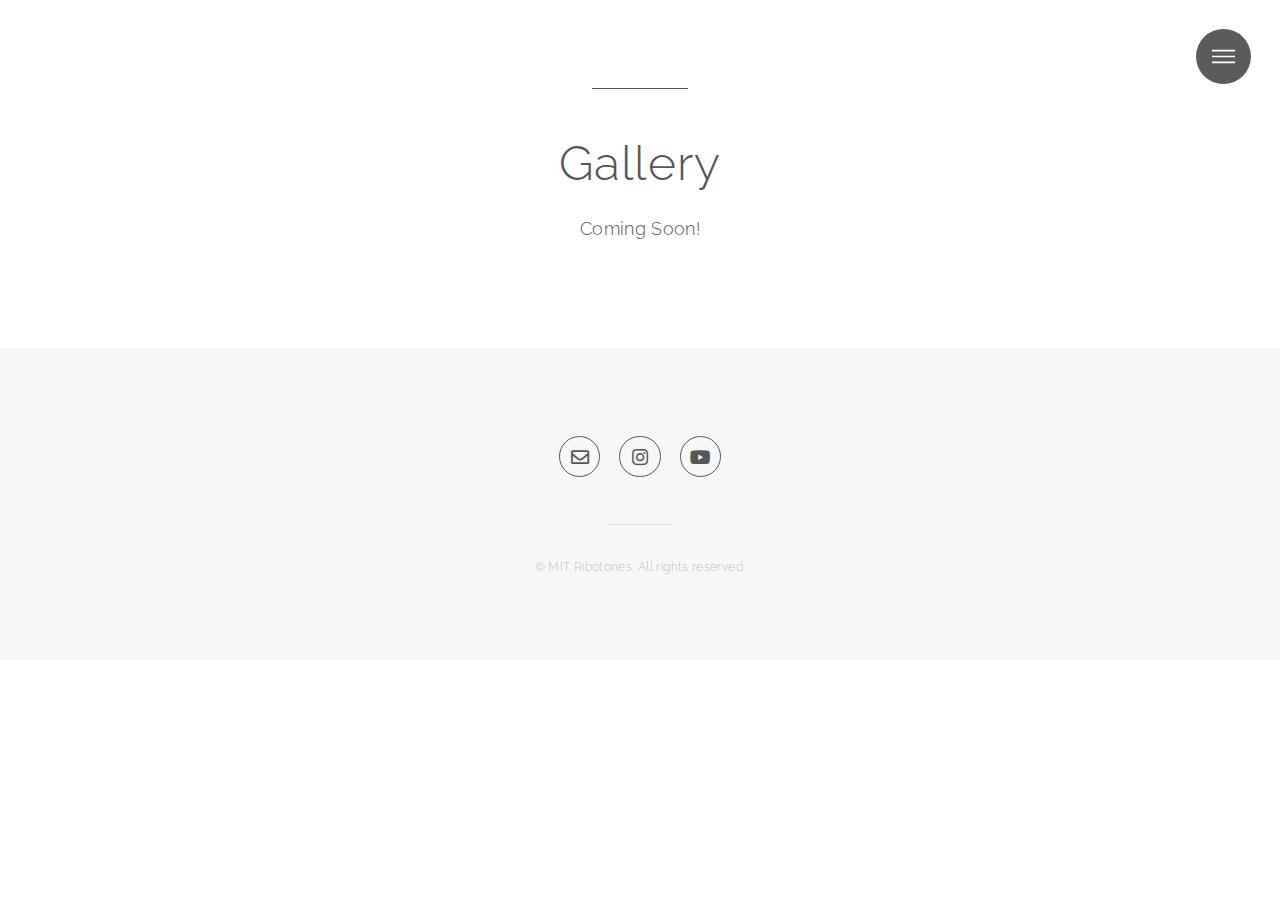
==== commit 5e72bc59: "Adding all the front content" ====
--- a/gallery.html
+++ b/gallery.html
@@ -44,48 +44,28 @@
 						<div class="inner">
 							<header class="major">
 								<h1>Gallery</h1>
-								<p>Lorem ipsum dolor sit magna consectetur</p>
+								<p>Coming Soon!</p>
 							</header>
-							<span class="image main"><img src="images/pic05.jpg" alt="" /></span>
+<!-- 							<span class="image main"><img src="images/pic05.jpg" alt="" /></span>
 							<p>Donec eget ex magna. Interdum et malesuada fames ac ante ipsum primis in faucibus. Pellentesque venenatis dolor imperdiet dolor mattis sagittis. Praesent rutrum sem diam, vitae egestas enim auctor sit amet. Pellentesque leo mauris, consectetur id ipsum sit amet, fergiat. Pellentesque in mi eu massa lacinia malesuada et a elit. Donec urna ex, lacinia in purus ac, pretium pulvinar mauris. Curabitur sapien risus, commodo eget turpis at, elementum convallis elit. Pellentesque enim turpis, hendrerit tristique.</p>
 							<p>Lorem ipsum dolor sit amet, consectetur adipiscing elit. Duis dapibus rutrum facilisis. Class aptent taciti sociosqu ad litora torquent per conubia nostra, per inceptos himenaeos. Etiam tristique libero eu nibh porttitor fermentum. Nullam venenatis erat id vehicula viverra. Nunc ultrices eros ut ultricies condimentum. Mauris risus lacus, blandit sit amet venenatis non, bibendum vitae dolor. Nunc lorem mauris, fringilla in aliquam at, euismod in lectus. Pellentesque habitant morbi tristique senectus et netus et malesuada fames ac turpis egestas. In non lorem sit amet elit placerat maximus. Pellentesque aliquam maximus risus, vel venenatis mauris vehicula hendrerit.</p>
-							<p>Interdum et malesuada fames ac ante ipsum primis in faucibus. Pellentesque venenatis dolor imperdiet dolor mattis sagittis. Praesent rutrum sem diam, vitae egestas enim auctor sit amet. Pellentesque leo mauris, consectetur id ipsum sit amet, fersapien risus, commodo eget turpis at, elementum convallis elit. Pellentesque enim turpis, hendrerit tristique lorem ipsum dolor.</p>
+							<p>Interdum et malesuada fames ac ante ipsum primis in faucibus. Pellentesque venenatis dolor imperdiet dolor mattis sagittis. Praesent rutrum sem diam, vitae egestas enim auctor sit amet. Pellentesque leo mauris, consectetur id ipsum sit amet, fersapien risus, commodo eget turpis at, elementum convallis elit. Pellentesque enim turpis, hendrerit tristique lorem ipsum dolor.</p> -->
 						</div>
 					</section>
 
 				<!-- Footer -->
-					<section id="footer" class="wrapper split style2">
+					<section id="footer" class="wrapper special style2">
 						<div class="inner">
-							<section>
-								<header>
-									<h3>Magna lorem ipsum</h3>
-								</header>
-								<p>Lorem ipsum dolor sit amet, consectetur adipiscing elit. Duis dapibus rutrum facilisis. Class aptent taciti sociosqu ad litora torquent per conubia nostra, per inceptos himenaeos magna fames ac turpis egestas amet non lorem amet.</p>
-								<ul class="icons">
-									<li><a href="#" class="icon brands fa-twitter"><span class="label">Twitter</span></a></li>
-									<li><a href="#" class="icon brands fa-instagram"><span class="label">Instagram</span></a></li>
-									<li><a href="#" class="icon brands fa-snapchat-ghost"><span class="label">Snapchat</span></a></li>
-									<li><a href="#" class="icon brands fa-github"><span class="label">GitHub</span></a></l
+							<ul class="icons">
+									<li><a href="mailto:ribotones-exec@mit.edu" class="icon fa-regular fa-envelope"><span class="label">Mail</span></a></li>
+									<li><a href="https://www.instagram.com/mit_ribotones" class="icon brands fa-instagram"><span class="label">Instagram</span></a></li>
+									<li><a href="https://www.youtube.com/channel/UCRGHQw59Ey-1i0WiyjpuvCw/" class="icon brands fa-youtube"><span class="label">Youtube</span></a></li>
 								</ul>
-							</section>
-							<section>
-								<form method="post" action="#">
-									<div class="fields">
-										<div class="field half"><input type="text" name="name" id="name" placeholder="Name" /></div>
-										<div class="field half"><input type="email" name="email" id="email" placeholder="Email" /></div>
-										<div class="field"><textarea name="message" id="message" placeholder="Message" rows="4"></textarea></div>
-									</div>
-									<ul class="actions">
-										<li><input type="submit" value="Send Message" /></li>
-									</ul>
-								</form>
-							</section>
 						</div>
 						<div class="copyright">
-							<p>&copy; Untitled. All rights reserved. Lorem ipsum dolor sit amet nullam.</p>
+							<p>&copy; MIT Ribotones. All rights reserved.</p>
 						</div>
 					</section>
-
 			</div>
 
 		<!-- Scripts -->
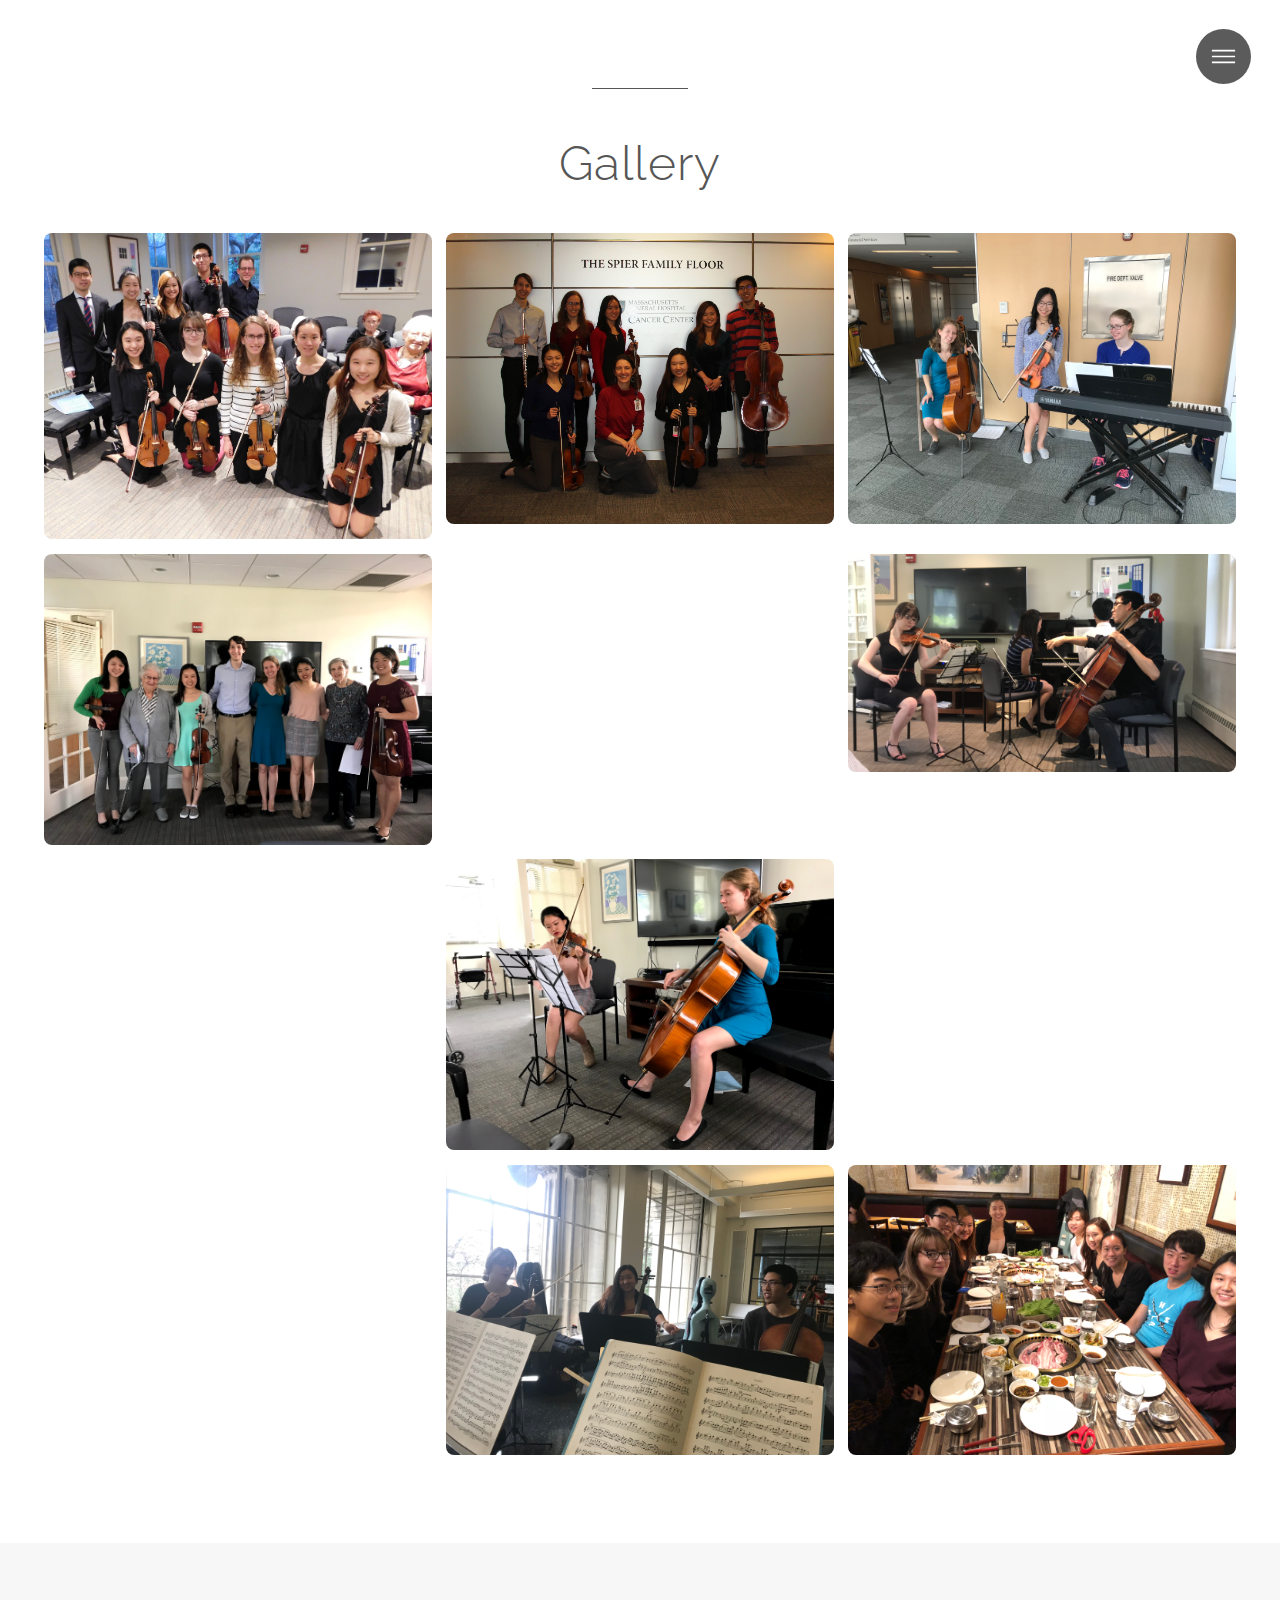
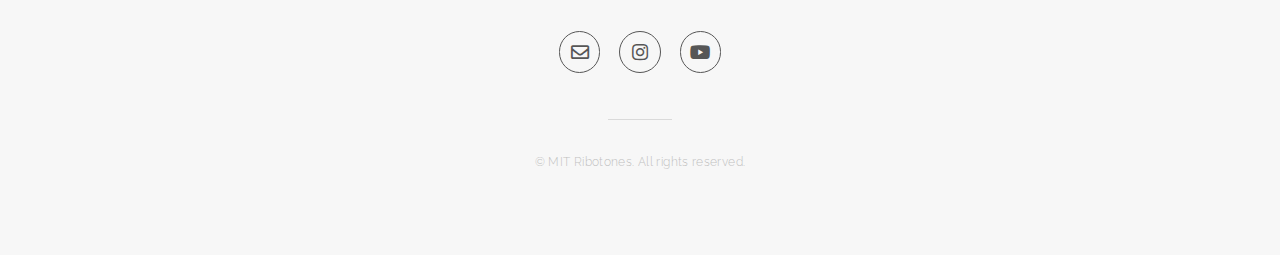
==== commit 8d2abfe7: "made gallery" ====
--- a/gallery.html
+++ b/gallery.html
@@ -6,7 +6,7 @@
 -->
 <html>
 	<head>
-		<title>Untitled</title>
+		<title>MIT Ribotones</title>
 		<meta charset="utf-8" />
 		<meta name="viewport" content="width=device-width, initial-scale=1, user-scalable=no" />
 		<link rel="stylesheet" href="assets/css/main.css" />
@@ -27,8 +27,8 @@
 				<h2>Menu</h2>
 				<ul class="links">
 					<li><a href="index.html">Home</a></li>
+					<li><a href="members.html">Members</a></li>
 					<li><a href="gallery.html">Gallery</a></li>
-					<li><a href="members.html">Members</a></li>
 				</ul>
 <!-- 				<ul class="actions stacked">
 					<li><a href="#" class="button fit primary">Get Started</a></li>
@@ -40,16 +40,52 @@
 			<div id="wrapper">
 
 				<!-- Main -->
-					<section id="main" class="wrapper style1">
+					<section id="main gallery" class="wrapper style1">
 						<div class="inner">
 							<header class="major">
 								<h1>Gallery</h1>
-								<p>Coming Soon!</p>
+								<!-- <p>Coming Soon!</p> -->
 							</header>
-<!-- 							<span class="image main"><img src="images/pic05.jpg" alt="" /></span>
-							<p>Donec eget ex magna. Interdum et malesuada fames ac ante ipsum primis in faucibus. Pellentesque venenatis dolor imperdiet dolor mattis sagittis. Praesent rutrum sem diam, vitae egestas enim auctor sit amet. Pellentesque leo mauris, consectetur id ipsum sit amet, fergiat. Pellentesque in mi eu massa lacinia malesuada et a elit. Donec urna ex, lacinia in purus ac, pretium pulvinar mauris. Curabitur sapien risus, commodo eget turpis at, elementum convallis elit. Pellentesque enim turpis, hendrerit tristique.</p>
-							<p>Lorem ipsum dolor sit amet, consectetur adipiscing elit. Duis dapibus rutrum facilisis. Class aptent taciti sociosqu ad litora torquent per conubia nostra, per inceptos himenaeos. Etiam tristique libero eu nibh porttitor fermentum. Nullam venenatis erat id vehicula viverra. Nunc ultrices eros ut ultricies condimentum. Mauris risus lacus, blandit sit amet venenatis non, bibendum vitae dolor. Nunc lorem mauris, fringilla in aliquam at, euismod in lectus. Pellentesque habitant morbi tristique senectus et netus et malesuada fames ac turpis egestas. In non lorem sit amet elit placerat maximus. Pellentesque aliquam maximus risus, vel venenatis mauris vehicula hendrerit.</p>
-							<p>Interdum et malesuada fames ac ante ipsum primis in faucibus. Pellentesque venenatis dolor imperdiet dolor mattis sagittis. Praesent rutrum sem diam, vitae egestas enim auctor sit amet. Pellentesque leo mauris, consectetur id ipsum sit amet, fersapien risus, commodo eget turpis at, elementum convallis elit. Pellentesque enim turpis, hendrerit tristique lorem ipsum dolor.</p> -->
+							<div class="box alt">
+								<div class="row gtr-50 gtr-uniform">
+									<div class="col-4">
+										<span class="image fit"><a href="gallery/group1.jpg"><img src="gallery/group1.jpg" alt=""></a></span>
+									</div>
+									<div class="col-4">
+										<span class="image fit"><a href="gallery/group2.jpg"><img src="gallery/group2.jpg" alt=""></a></span>
+									</div>
+									<div class="col-4">
+										<span class="image fit"><a href="gallery/group3.jpg"><img src="gallery/group3.jpg" alt=""></a></span>
+									</div>
+									<div class="col-4">
+										<span class="image fit"><a href="gallery/group4.jpg"><img src="gallery/group4.jpg" alt=""></a></span>
+									</div>
+									<div class="col-4">
+										<span class="image fit"><a href="gallery/play1.jpg"><img src="gallery/play1.jpg" alt=""></a></span>
+									</div>
+									<div class="col-4">
+										<span class="image fit"><a href="gallery/play2.jpg"><img src="gallery/play2.jpg" alt=""></a></span>
+									</div>
+									<div class="col-4">
+										<span class="image fit"><a href="gallery/play3.jpg"><img src="gallery/play3.jpg" alt=""></a></span>
+									</div>
+									<div class="col-4">
+										<span class="image fit"><a href="gallery/play4.jpg"><img src="gallery/play4.jpg" alt=""></a></span>
+									</div>
+									<div class="col-4">
+										<span class="image fit"><a href="gallery/random1.jpg"><img src="gallery/random1.jpg" alt=""></a></span>
+									</div>
+									<div class="col-4">
+										<span class="image fit"><a href="gallery/random2.jpg"><img src="gallery/random2.jpg" alt=""></a></span>
+									</div>
+									<div class="col-4">
+										<span class="image fit"><a href="gallery/random3.jpg"><img src="gallery/random3.jpg" alt=""></a></span>
+									</div>
+									<div class="col-4">
+										<span class="image fit"><a href="gallery/random4.jpg"><img src="gallery/random4.jpg" alt=""></a></span>
+									</div>
+								</div>
+							</div>
 						</div>
 					</section>
 
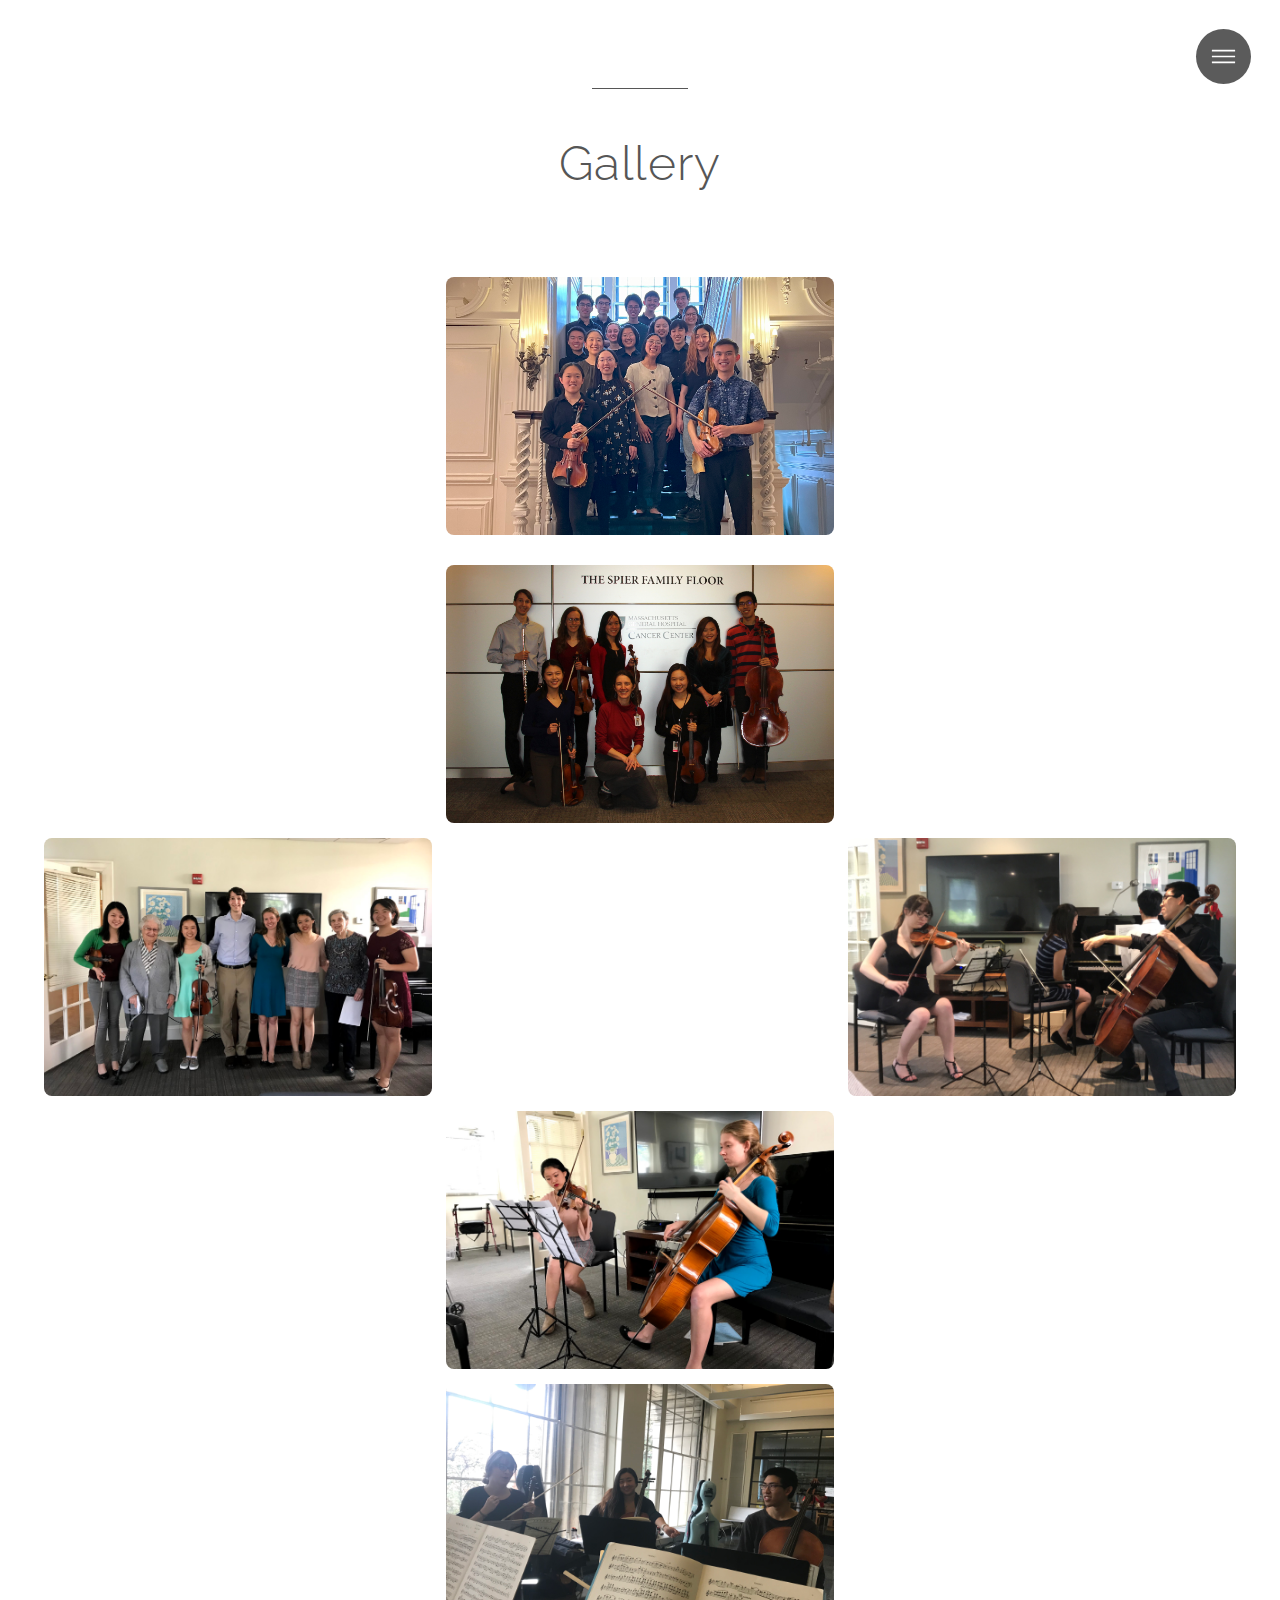
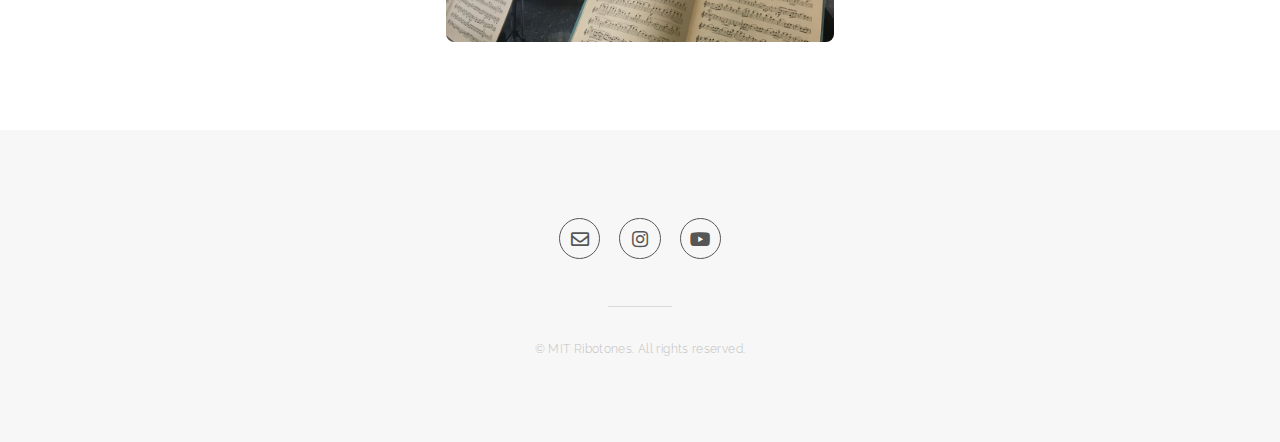
==== commit 2f183a8c: "added lani to the members page and added a voice category; updated gallery with new photos and cropp" ====
--- a/gallery.html
+++ b/gallery.html
@@ -29,6 +29,7 @@
 					<li><a href="index.html">Home</a></li>
 					<li><a href="members.html">Members</a></li>
 					<li><a href="gallery.html">Gallery</a></li>
+					<li><a href="events.html">Events</a></li>
 				</ul>
 <!-- 				<ul class="actions stacked">
 					<li><a href="#" class="button fit primary">Get Started</a></li>
@@ -49,28 +50,78 @@
 							<div class="box alt">
 								<div class="row gtr-50 gtr-uniform">
 									<div class="col-4">
-										<span class="image fit"><a href="gallery/group1.jpg"><img src="gallery/group1.jpg" alt=""></a></span>
+										<span class="image fit"><a href="gallery/lobby10_080924_1.jpg"><img src="gallery/lobby10_080924_1.jpg" alt=""></a></span>
 									</div>
 									<div class="col-4">
-										<span class="image fit"><a href="gallery/group2.jpg"><img src="gallery/group2.jpg" alt=""></a></span>
+										<span class="image fit"><a href="gallery/lobby10_080924_2.jpg"><img src="gallery/lobby10_080924_2.jpg" alt=""></a></span>
+									</div>
+
+									<div class="col-4">
+										<span class="image fit"><a href="gallery/lobby10_080924_3.jpg"><img src="gallery/lobby10_080924_3.jpg" alt=""></a></span>
+									</div>
+
+									<div class="col-4">
+										<span class="image fit"><a href="gallery/bananalounge_051424_1.jpg"><img src="gallery/bananalounge_051424_1.jpg" alt=""></a></span>
 									</div>
 									<div class="col-4">
-										<span class="image fit"><a href="gallery/group3.jpg"><img src="gallery/group3.jpg" alt=""></a></span>
+										<span class="image fit"><a href="gallery/bananalounge_051424_2.jpg"><img src="gallery/bananalounge_051424_2.jpg" alt=""></a></span>
+									</div>
+
+									<div class="col-4">
+										<span class="image fit"><a href="gallery/bananalounge_051424_3.jpg"><img src="gallery/bananalounge_051424_3.jpg" alt=""></a></span>
 									</div>
 									<div class="col-4">
-										<span class="image fit"><a href="gallery/group4.jpg"><img src="gallery/group4.jpg" alt=""></a></span>
+										<span class="image fit"><a href="gallery/cambridgehomes_051124_1.jpg"><img src="gallery/cambridgehomes_051124_1.jpg" alt=""></a></span>
 									</div>
 									<div class="col-4">
-										<span class="image fit"><a href="gallery/play1.jpg"><img src="gallery/play1.jpg" alt=""></a></span>
+										<span class="image fit"><a href="gallery/cambridgehomes_051124_2.jpg"><img src="gallery/cambridgehomes_051124_2.jpg" alt=""></a></span>
 									</div>
 									<div class="col-4">
-										<span class="image fit"><a href="gallery/play2.jpg"><img src="gallery/play2.jpg" alt=""></a></span>
+										<span class="image fit"><a href="gallery/cambridgehomes_051124_3.jpg"><img src="gallery/cambridgehomes_051124_3.jpg" alt=""></a></span>
+									</div>
+									<div class="col-4">
+										<span class="image fit"><a href="gallery/halehouse_042124_1.jpg"><img src="gallery/halehouse_042124_1.jpg" alt=""></a></span>
+									</div>
+									<div class="col-4">
+										<span class="image fit"><a href="gallery/halehouse_042124_2.jpg"><img src="gallery/halehouse_042124_2.jpg" alt=""></a></span>
+									</div>
+									<div class="col-4">
+										<span class="image fit"><a href="gallery/lobby7_0413204_1.jpg"><img src="gallery/lobby7_0413204_1.jpg" alt=""></a></span>
+									</div>
+
+									<div class="col-4">
+										<span class="image fit"><a href="gallery/lobby7_0413204_2.jpg"><img src="gallery/lobby7_0413204_2.jpg" alt=""></a></span>
+									</div>
+									<div class="col-4">
+										<span class="image fit"><a href="gallery/nevilleplace_030224_1.jpg"><img src="gallery/nevilleplace_030224_1.jpg" alt=""></a></span>
+									</div>
+
+									<div class="col-4">
+										<span class="image fit"><a href="gallery/nevilleplace_030224_2.jpg"><img src="gallery/nevilleplace_030224_2.jpg" alt=""></a></span>
+									</div>
+									<div class="col-4">
+										<span class="image fit"><a href="gallery/group1_crop.jpg"><img src="gallery/group1_crop.jpg" alt=""></a></span>
+									</div>
+									<div class="col-4">
+										<span class="image fit"><a href="gallery/group2_crop.jpg"><img src="gallery/group2_crop.jpg" alt=""></a></span>
+									</div>
+									<div class="col-4">
+										<span class="image fit"><a href="gallery/group3_crop.jpg"><img src="gallery/group3_crop.jpg" alt=""></a></span>
+									</div>
+									<div class="col-4">
+										<span class="image fit"><a href="gallery/group4_crop.jpg"><img src="gallery/group4_crop.jpg" alt=""></a></span>
+									</div>
+									<div class="col-4">
+										<span class="image fit"><a href="gallery/play1_crop.jpg"><img src="gallery/play1_crop.jpg" alt=""></a></span>
+									</div>
+									<div class="col-4">
+										<span class="image fit"><a href="gallery/play2_crop.jpg"><img src="gallery/play2_crop.jpg" alt=""></a></span>
 									</div>
 									<div class="col-4">
 										<span class="image fit"><a href="gallery/play3.jpg"><img src="gallery/play3.jpg" alt=""></a></span>
 									</div>
 									<div class="col-4">
-										<span class="image fit"><a href="gallery/play4.jpg"><img src="gallery/play4.jpg" alt=""></a></span>
+										<span class="image fit"><a href="gallery/play4_crop.jpg"><img src="gallery/play4_crop.jpg" alt=""></a></span>
 									</div>
 									<div class="col-4">
 										<span class="image fit"><a href="gallery/random1.jpg"><img src="gallery/random1.jpg" alt=""></a></span>
@@ -79,10 +130,10 @@
 										<span class="image fit"><a href="gallery/random2.jpg"><img src="gallery/random2.jpg" alt=""></a></span>
 									</div>
 									<div class="col-4">
-										<span class="image fit"><a href="gallery/random3.jpg"><img src="gallery/random3.jpg" alt=""></a></span>
+										<span class="image fit"><a href="gallery/random3_crop.jpg"><img src="gallery/random3_crop.jpg" alt=""></a></span>
 									</div>
 									<div class="col-4">
-										<span class="image fit"><a href="gallery/random4.jpg"><img src="gallery/random4.jpg" alt=""></a></span>
+										<span class="image fit"><a href="gallery/random4_crop.jpg"><img src="gallery/random4_crop.jpg" alt=""></a></span>
 									</div>
 								</div>
 							</div>
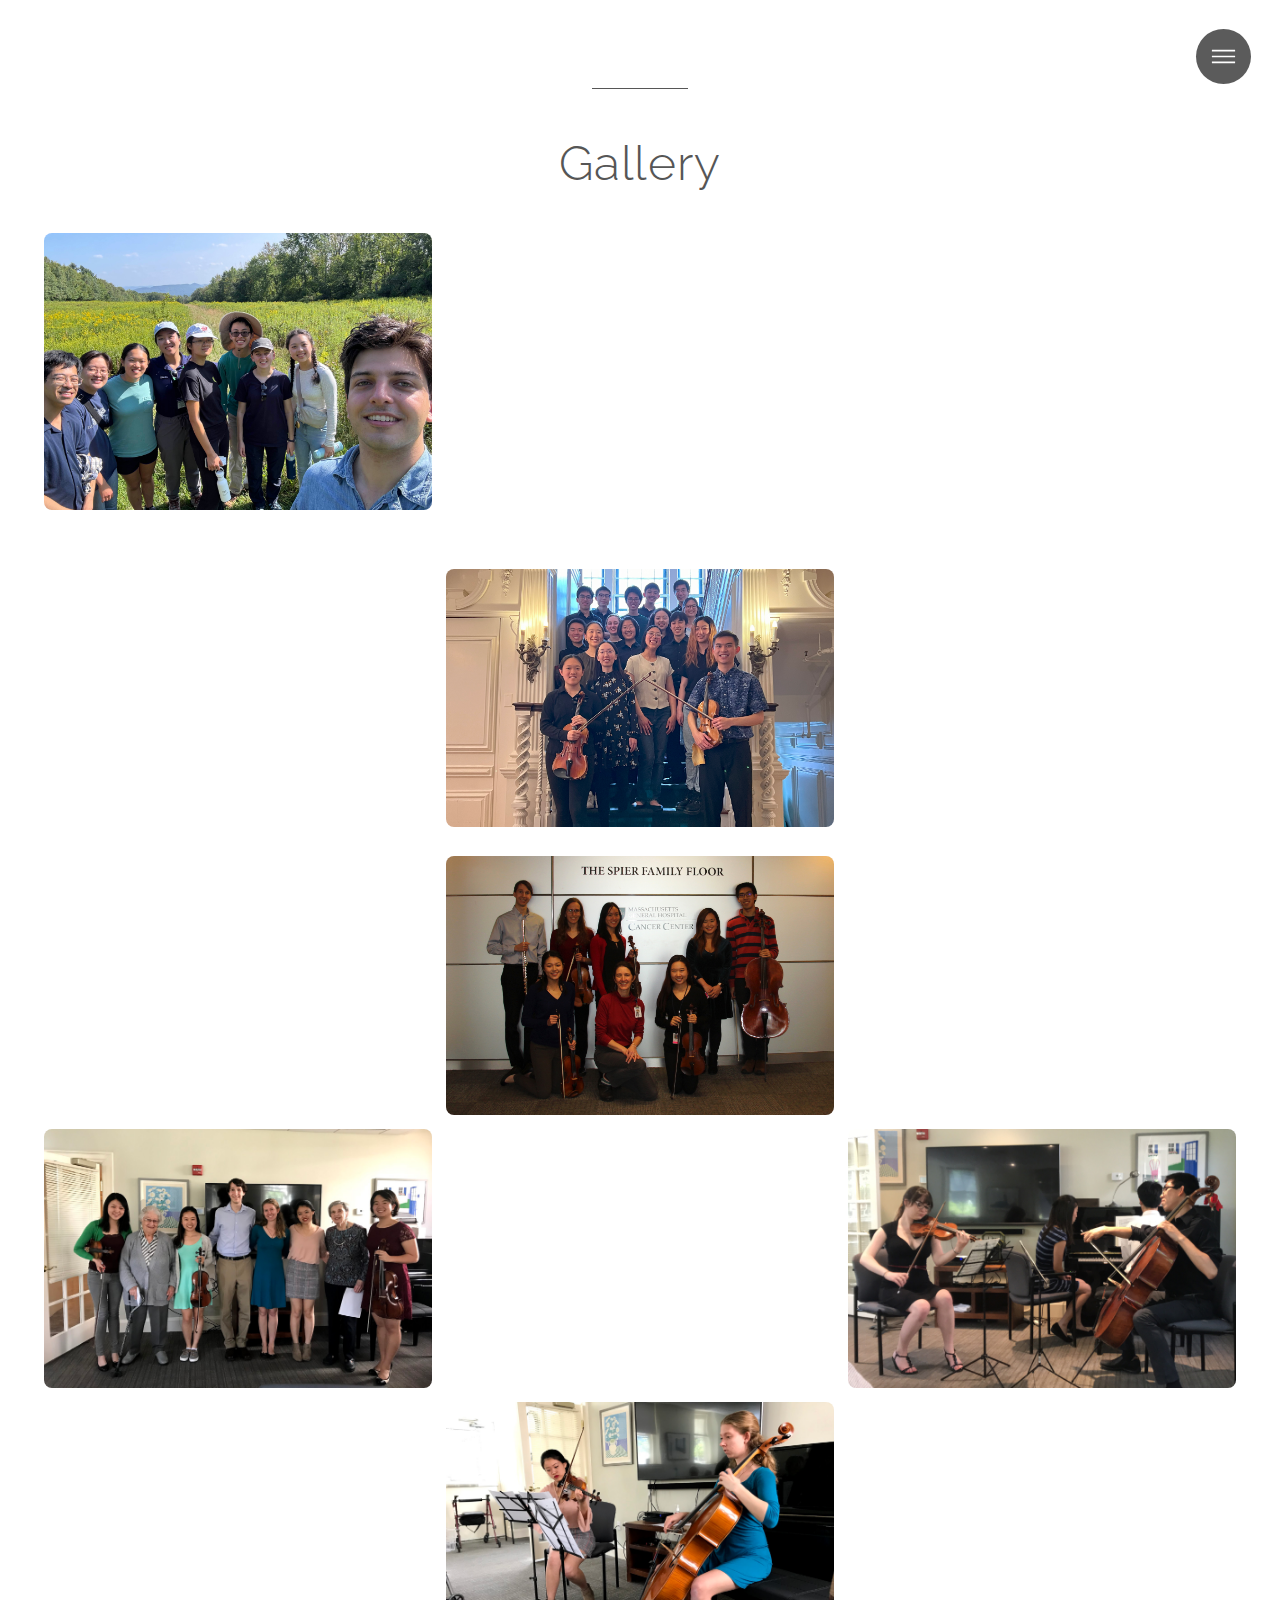
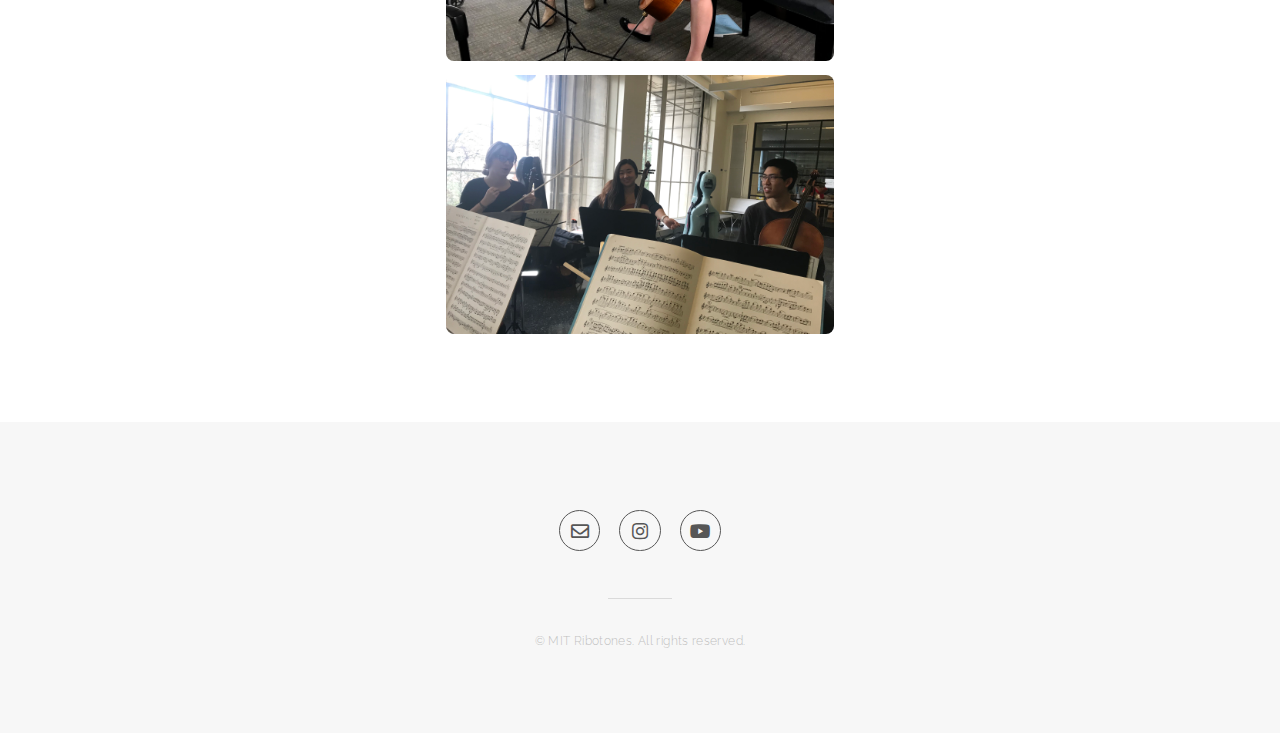
==== commit d80e280a: "add tanglewood photos to gallery" ====
--- a/gallery.html
+++ b/gallery.html
@@ -49,6 +49,15 @@
 							</header>
 							<div class="box alt">
 								<div class="row gtr-50 gtr-uniform">
+									<div class="col-4">
+										<span class="image fit"><a href="gallery/tanglewood_1.jpg"><img src="gallery/tanglewood_1.jpg" alt=""></a></span>
+									</div>
+									<div class="col-4">
+										<span class="image fit"><a href="gallery/tanglewood_2.jpg"><img src="gallery/tanglewood_2.jpg" alt=""></a></span>
+									</div>
+									<div class="col-4">
+										<span class="image fit"><a href="gallery/tanglewood_3.jpg"><img src="gallery/tanglewood_3.jpg" alt=""></a></span>
+									</div>
 									<div class="col-4">
 										<span class="image fit"><a href="gallery/lobby10_080924_1.jpg"><img src="gallery/lobby10_080924_1.jpg" alt=""></a></span>
 									</div>
